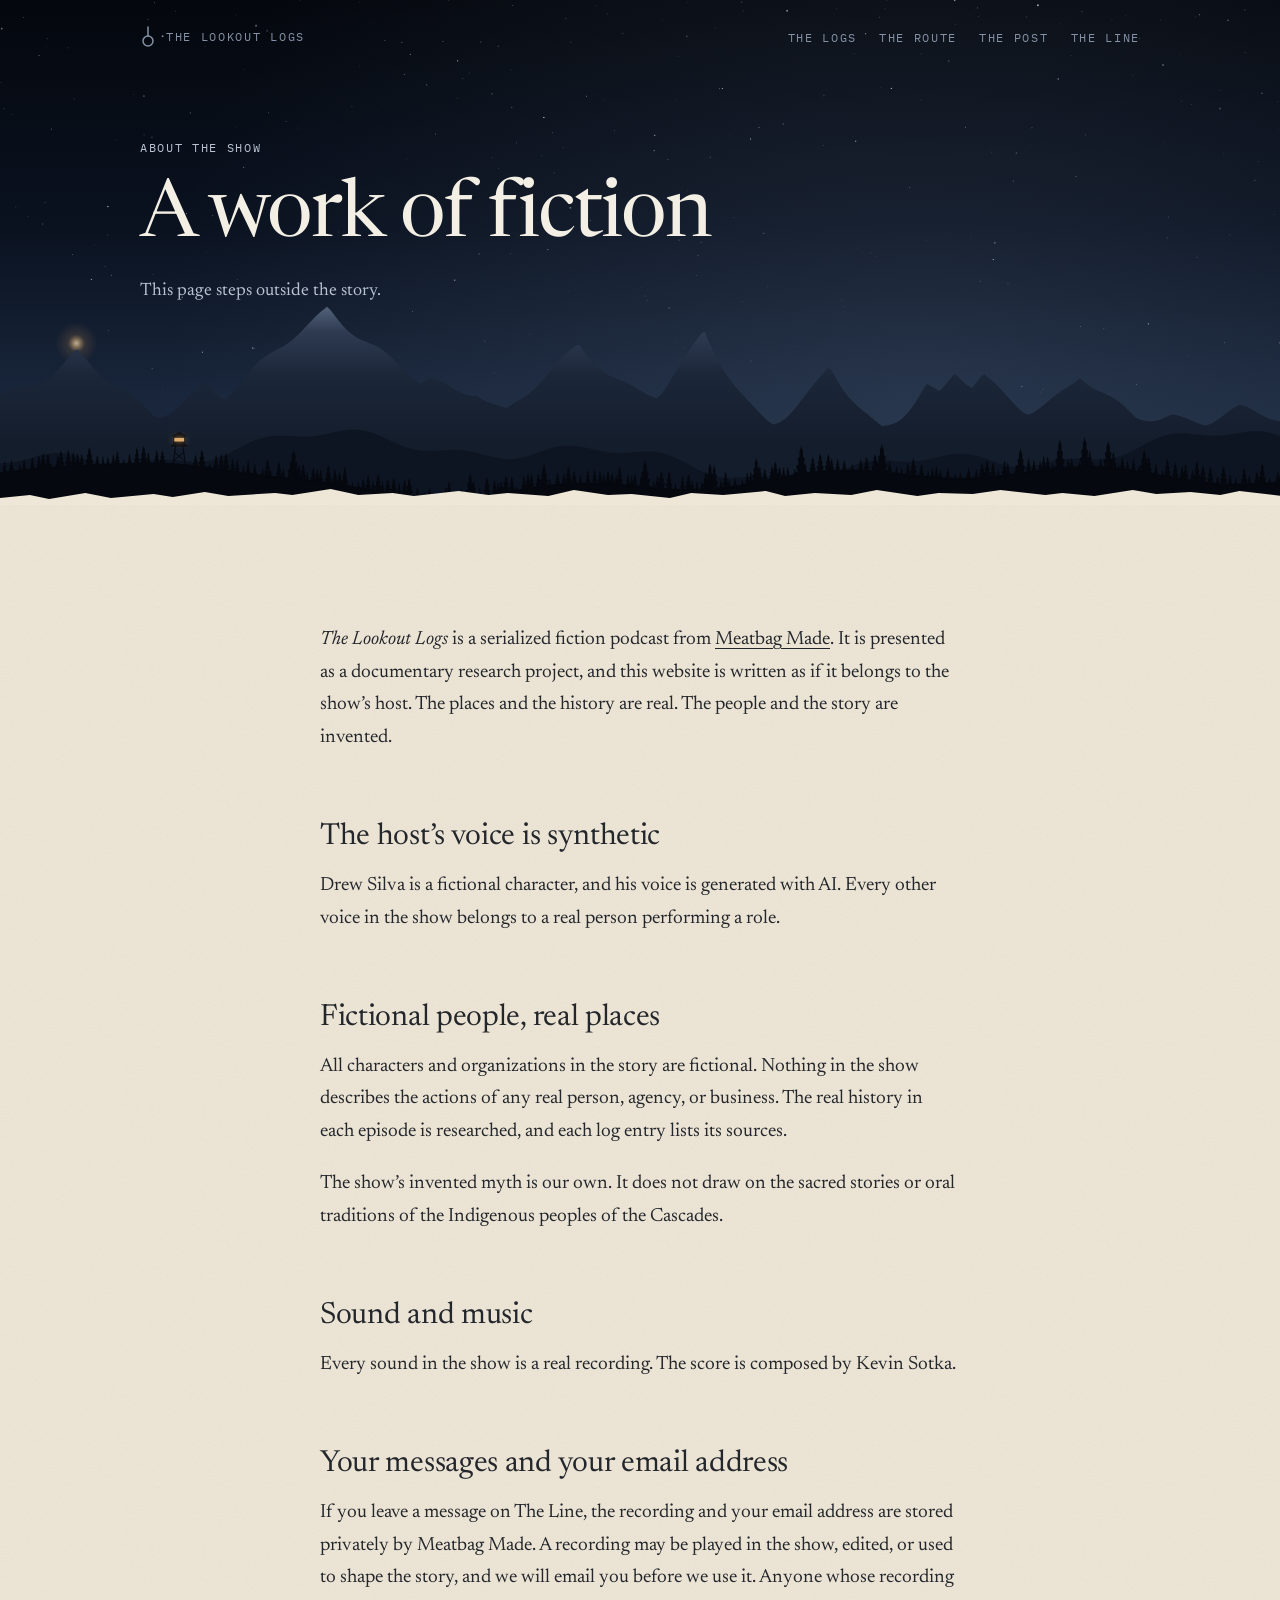
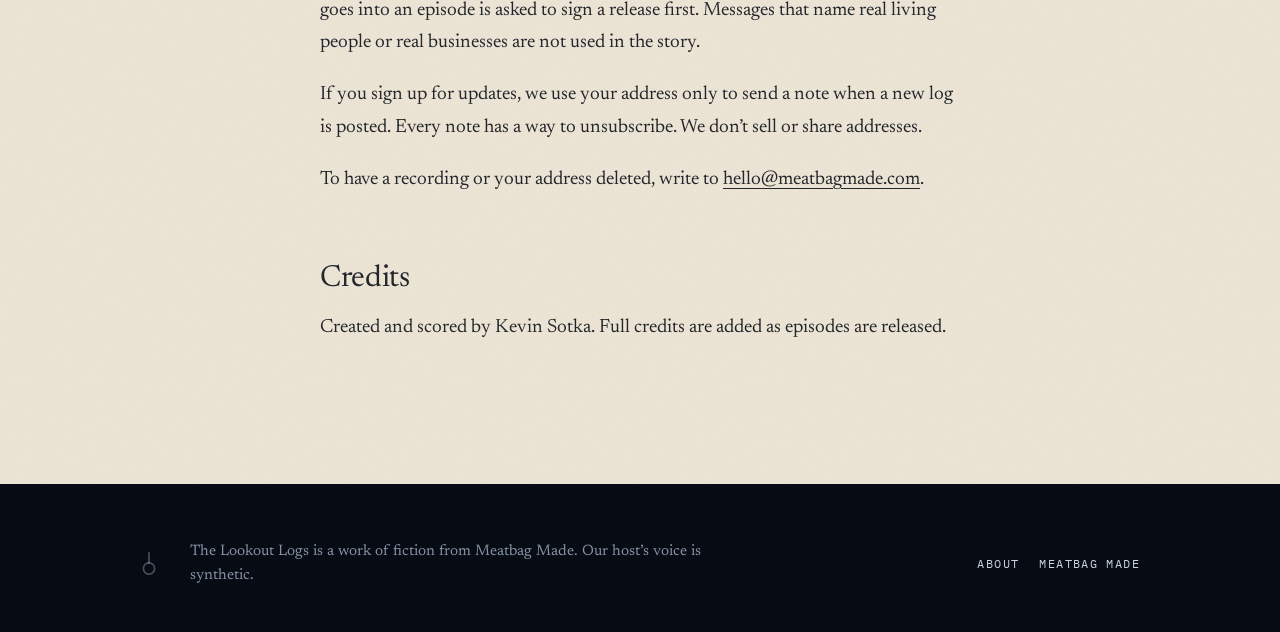
==== about.html @ f1f7db0e "Build website v1, lock host voice, and update season 1 canon Website (website/site/): static GitHub " ====
<!doctype html>
<html lang="en">
<head>
  <meta charset="utf-8">
  <meta name="viewport" content="width=device-width, initial-scale=1">
  <title>About the show &middot; The Lookout Logs</title>
  <meta name="description" content="The Lookout Logs is a serialized fiction podcast from Meatbag Made. The places and the history are real. The people and the story are invented.">
  <meta name="theme-color" content="#070b13">
  <link rel="icon" href="img/mark.svg" type="image/svg+xml">
  <link rel="preconnect" href="https://fonts.googleapis.com">
  <link rel="preconnect" href="https://fonts.gstatic.com" crossorigin>
  <link href="https://fonts.googleapis.com/css2?family=Caveat:wght@500&family=IBM+Plex+Mono:wght@400;500&family=Newsreader:ital,opsz,wght@0,6..72,300..600;1,6..72,300..500&display=swap" rel="stylesheet">
  <link rel="stylesheet" href="css/style.css">
</head>
<body>

<header class="sky sky--page" data-sky>
  <canvas class="sky__canvas" aria-hidden="true"></canvas>
  <nav class="topnav" aria-label="Main">
    <a class="brand" href="index.html"><svg viewBox="0 0 16 22" aria-hidden="true"><circle cx="8" cy="15" r="5" fill="none" stroke="currentColor" stroke-width="1.5"/><path d="M8 10V1" stroke="currentColor" stroke-width="1.5" stroke-linecap="round"/></svg>The Lookout Logs</a>
    <ul>
      <li><a href="logs.html">The Logs</a></li>
      <li><a href="index.html#route">The Route</a></li>
      <li><a href="post.html">The Post</a></li>
      <li><a href="line.html">The Line</a></li>
    </ul>
  </nav>
  <div class="page-head">
    <p class="label label--light">About the show</p>
    <h1>A work of fiction</h1>
    <p>This page steps outside the story.</p>
  </div>
</header>

<main class="section section--paper torn">
  <article class="wrap article">
    <p><em>The Lookout Logs</em> is a serialized fiction podcast from <a href="https://meatbagmade.com">Meatbag Made</a>. It is presented as a documentary research project, and this website is written as if it belongs to the show&rsquo;s host. The places and the history are real. The people and the story are invented.</p>

    <h2>The host&rsquo;s voice is synthetic</h2>
    <p>Drew Silva is a fictional character, and his voice is generated with AI. Every other voice in the show belongs to a real person performing a role.</p>

    <h2>Fictional people, real places</h2>
    <p>All characters and organizations in the story are fictional. Nothing in the show describes the actions of any real person, agency, or business. The real history in each episode is researched, and each log entry lists its sources.</p>
    <p>The show&rsquo;s invented myth is our own. It does not draw on the sacred stories or oral traditions of the Indigenous peoples of the Cascades.</p>

    <h2>Sound and music</h2>
    <p>Every sound in the show is a real recording. The score is composed by Kevin Sotka.</p>

    <h2 id="messages">Your messages and your email address</h2>
    <p>If you leave a message on The Line, the recording and your email address are stored privately by Meatbag Made. A recording may be played in the show, edited, or used to shape the story, and we will email you before we use it. Anyone whose recording goes into an episode is asked to sign a release first. Messages that name real living people or real businesses are not used in the story.</p>
    <p>If you sign up for updates, we use your address only to send a note when a new log is posted. Every note has a way to unsubscribe. We don&rsquo;t sell or share addresses.</p>
    <p>To have a recording or your address deleted, write to <a href="mailto:hello@meatbagmade.com">hello@meatbagmade.com</a>.</p>

    <h2>Credits</h2>
    <p>Created and scored by Kevin Sotka. Full credits are added as episodes are released.</p>
  </article>
</main>

<footer class="footer">
  <div class="wrap footer__inner">
    <svg class="footer__mark" viewBox="0 0 16 22" aria-hidden="true"><circle cx="8" cy="15" r="5" fill="none" stroke="currentColor" stroke-width="1.5"/><path d="M8 10V1" stroke="currentColor" stroke-width="1.5" stroke-linecap="round"/></svg>
    <p class="footer__label">The Lookout Logs is a work of fiction from Meatbag Made. Our host&rsquo;s voice is synthetic.</p>
    <nav aria-label="Footer"><a href="about.html" aria-current="page">About</a><a href="https://meatbagmade.com">Meatbag Made</a></nav>
  </div>
</footer>

<script src="js/config.js"></script>
<script src="js/site.js"></script>
</body>
</html>
---- css/style.css ----
/* lookoutlogs.com */

:root {
  --night: #070b13;
  --night-2: #0d1422;
  --night-3: #141d2e;
  --moon: #c9d3e2;
  --moon-dim: #8592a6;
  --amber: #f2b45e;
  --amber-soft: #ffd79c;
  --paper: #eee7d8;
  --paper-2: #e5dcc8;
  --paper-hi: #f7f2e7;
  --edge: #d3c6ab;
  --ink: #23262b;
  --ink-soft: #545a63;
  --rule: rgba(92, 130, 170, 0.22);
  --margin: rgba(196, 96, 82, 0.4);
  --serif: 'Newsreader', Georgia, 'Times New Roman', serif;
  --mono: 'IBM Plex Mono', ui-monospace, Menlo, monospace;
  --hand: 'Caveat', 'Bradley Hand', cursive;
  --wrap: 1080px;
  --gutter: clamp(16px, 4vw, 40px);
  --grain: url("data:image/svg+xml,%3Csvg xmlns='http://www.w3.org/2000/svg' width='220' height='220'%3E%3Cfilter id='n'%3E%3CfeTurbulence type='fractalNoise' baseFrequency='.85' numOctaves='3' stitchTiles='stitch'/%3E%3CfeColorMatrix values='0 0 0 0 .35 0 0 0 0 .3 0 0 0 0 .22 0 0 0 .09 0'/%3E%3C/filter%3E%3Crect width='100%25' height='100%25' filter='url(%23n)'/%3E%3C/svg%3E");
}

*, *::before, *::after { box-sizing: border-box; }
html { -webkit-text-size-adjust: 100%; scroll-behavior: smooth; }
@media (prefers-reduced-motion: reduce) { html { scroll-behavior: auto; } }

body {
  margin: 0;
  background: var(--paper) var(--grain);
  color: var(--ink);
  font-family: var(--serif);
  font-size: 1.125rem;
  line-height: 1.6;
  font-optical-sizing: auto;
  overflow-x: hidden;
}

img { max-width: 100%; height: auto; display: block; }
a { color: inherit; text-decoration-thickness: 1px; text-underline-offset: 0.2em; }
a:hover { text-decoration-color: var(--amber); }
:focus-visible { outline: 2px solid var(--amber); outline-offset: 3px; border-radius: 2px; }

h1, h2, h3 { font-weight: 400; line-height: 1.1; letter-spacing: -0.01em; margin: 0 0 0.5em; }
h2 { font-size: clamp(2rem, 4.5vw, 3rem); }
h3 { font-size: 1.5rem; }
p { margin: 0 0 1em; }

.wrap { max-width: var(--wrap); margin: 0 auto; padding: 0 var(--gutter); }
.narrow { max-width: 720px; }

.label {
  font-family: var(--mono);
  font-size: 0.75rem;
  letter-spacing: 0.14em;
  text-transform: uppercase;
  color: var(--ink-soft);
  margin: 0 0 1rem;
}
.label--light { color: var(--moon-dim); }

.hand { font-family: var(--hand); font-weight: 500; }

.visually-hidden, .hp {
  position: absolute !important; width: 1px; height: 1px; overflow: hidden;
  clip: rect(0 0 0 0); white-space: nowrap;
}

/* ------------------------------------------------------------ sky header */

.sky {
  position: relative;
  background: var(--night);
  color: var(--moon);
  overflow: hidden;
  isolation: isolate;
}
.sky__canvas { position: absolute; inset: 0; width: 100%; height: 100%; z-index: -1; display: block; }
.sky--full { min-height: 100vh; min-height: 100svh; }
.sky--page { min-height: 440px; height: 56vh; max-height: 620px; }

.topnav {
  display: flex; flex-wrap: wrap; align-items: center; justify-content: space-between;
  gap: 12px 28px;
  max-width: var(--wrap); margin: 0 auto;
  padding: 22px var(--gutter);
  font-family: var(--mono); font-size: 0.75rem; letter-spacing: 0.14em; text-transform: uppercase;
}
.brand { display: inline-flex; align-items: center; gap: 10px; color: var(--moon); text-decoration: none; }
.brand svg { width: 16px; height: 22px; }
.topnav ul { list-style: none; margin: 0; padding: 0; display: flex; flex-wrap: wrap; gap: 6px 22px; }
.topnav a { color: var(--moon-dim); text-decoration: none; padding: 4px 0; border-bottom: 1px solid transparent; }
.topnav a:hover, .topnav a[aria-current="page"] { color: var(--amber-soft); border-bottom-color: currentColor; }

.hero {
  max-width: var(--wrap); margin: 0 auto;
  padding: clamp(24px, 8vh, 110px) var(--gutter) 0;
}
.hero__title {
  font-size: clamp(3.2rem, 11vw, 8.5rem);
  line-height: 0.92;
  letter-spacing: -0.03em;
  color: #f4efe4;
  margin: 0 0 0.3em;
  text-shadow: 0 0 40px rgba(255, 210, 150, 0.08);
}
.hero__title em { font-style: italic; color: var(--amber-soft); font-weight: 300; }
.hero__lede { max-width: 34ch; font-size: clamp(1.1rem, 2.2vw, 1.35rem); line-height: 1.5; color: #c4cddb; margin-bottom: 1.8rem; }
.hero__actions { display: flex; flex-wrap: wrap; align-items: center; gap: 14px 26px; }

.page-head { max-width: var(--wrap); margin: 0 auto; padding: clamp(28px, 7vh, 72px) var(--gutter) 0; }
.page-head h1 { font-size: clamp(2.6rem, 7vw, 5rem); color: #f4efe4; letter-spacing: -0.025em; margin: 0 0 0.2em; }
.page-head p { color: #b9c3d2; max-width: 46ch; }

.btn {
  display: inline-flex; align-items: center; gap: 10px;
  font-family: var(--mono); font-size: 0.78rem; letter-spacing: 0.12em; text-transform: uppercase;
  padding: 14px 20px; border: 1px solid currentColor; border-radius: 2px;
  background: transparent; color: var(--ink); text-decoration: none; cursor: pointer;
  transition: background 0.2s, color 0.2s, border-color 0.2s;
}
.btn:hover { background: var(--ink); color: var(--paper); }
.btn--light { color: var(--amber-soft); border-color: rgba(255, 215, 156, 0.55); }
.btn--light:hover { background: var(--amber); color: var(--night); border-color: var(--amber); }
.btn:disabled { opacity: 0.45; cursor: not-allowed; }
.btn:disabled:hover { background: transparent; color: inherit; }
.btn-dot { width: 7px; height: 7px; border-radius: 50%; background: currentColor; box-shadow: 0 0 10px currentColor; }
.textlink-light { color: var(--moon); font-family: var(--mono); font-size: 0.78rem; letter-spacing: 0.12em; text-transform: uppercase; }

/* Torn paper where the night meets the page. */
.torn { position: relative; }
.torn::before {
  content: ""; position: absolute; left: 0; right: 0; top: -15px; height: 16px;
  background: var(--paper);
  -webkit-mask: url("data:image/svg+xml,%3Csvg xmlns='http://www.w3.org/2000/svg' viewBox='0 0 600 16' preserveAspectRatio='none'%3E%3Cpath d='M0 16V9l14-3 9 4 17-6 12 5 20-4 9 3 15-5 11 4 22-3 8 2 18-6 13 6 16-2 10 3 21-5 14 4 9-2 19 3 12-6 16 5 11-1 18 4 10-5 15 2 20-4 9 5 14-3 17 2 12-5 19 6 10-3 16 1 13-4 21 5 8-2 15 3 18-6 11 4 16-2 14 3 9-4 20 5 12-3 17 1 V16Z'/%3E%3C/svg%3E") center / 100% 100% no-repeat;
          mask: url("data:image/svg+xml,%3Csvg xmlns='http://www.w3.org/2000/svg' viewBox='0 0 600 16' preserveAspectRatio='none'%3E%3Cpath d='M0 16V9l14-3 9 4 17-6 12 5 20-4 9 3 15-5 11 4 22-3 8 2 18-6 13 6 16-2 10 3 21-5 14 4 9-2 19 3 12-6 16 5 11-1 18 4 10-5 15 2 20-4 9 5 14-3 17 2 12-5 19 6 10-3 16 1 13-4 21 5 8-2 15 3 18-6 11 4 16-2 14 3 9-4 20 5 12-3 17 1 V16Z'/%3E%3C/svg%3E") center / 100% 100% no-repeat;
}

.section { padding: clamp(64px, 10vw, 120px) 0; }
.section--tight { padding-top: clamp(40px, 6vw, 72px); }
.section--paper { background: var(--paper) var(--grain); }
.section--paper2 { background: var(--paper-2) var(--grain); }

/* ------------------------------------------------------------ welcome player */

.welcome { display: grid; gap: 40px; }
.welcome__head { max-width: 640px; margin-bottom: 28px; }
@media (min-width: 980px) {
  .welcome { grid-template-columns: minmax(0, 0.9fr) minmax(0, 1.1fr); gap: 56px; align-items: start; }
  .welcome__side { position: sticky; top: 40px; }
}

.player {
  display: grid; grid-template-columns: auto 1fr; gap: 22px; align-items: center;
  background: linear-gradient(180deg, #161d2a, #0e141f);
  color: var(--moon);
  border-radius: 6px;
  padding: 22px 24px;
  box-shadow: 0 1px 0 rgba(255,255,255,0.06) inset, 0 24px 50px -24px rgba(10, 16, 28, 0.6);
  max-width: 760px;
}
.player__btn {
  width: 64px; height: 64px; border-radius: 50%;
  border: 1px solid rgba(255, 215, 156, 0.6);
  background: radial-gradient(circle at 50% 40%, rgba(242, 180, 94, 0.22), rgba(242, 180, 94, 0.04));
  color: var(--amber-soft); cursor: pointer; display: grid; place-items: center;
  transition: transform 0.15s, background 0.2s;
}
.player__btn:hover { transform: scale(1.04); background: radial-gradient(circle at 50% 40%, rgba(242, 180, 94, 0.4), rgba(242, 180, 94, 0.08)); }
.player__btn svg { width: 22px; height: 22px; }
.player__btn .i-pause, .player.is-playing .player__btn .i-play { display: none; }
.player.is-playing .player__btn .i-pause { display: block; }
.player__btn:disabled { opacity: 0.35; cursor: default; transform: none; }
.player__meta { display: flex; justify-content: space-between; gap: 12px; font-family: var(--mono); font-size: 0.72rem; letter-spacing: 0.12em; text-transform: uppercase; color: var(--moon-dim); margin-bottom: 10px; }
.player__bars { display: flex; align-items: center; gap: 2px; height: 46px; cursor: pointer; }
.player__bars span { flex: 1; min-width: 1px; background: rgba(201, 211, 226, 0.28); border-radius: 1px; transition: background 0.2s; }
.player__bars span.on { background: var(--amber); box-shadow: 0 0 6px rgba(242, 180, 94, 0.5); }
.player__status { grid-column: 1 / -1; margin: 0; font-size: 0.95rem; color: var(--moon-dim); font-style: italic; }
.player__status:empty { display: none; }
.player.is-missing .player__bars { cursor: default; opacity: 0.6; }

.sheet {
  position: relative;
  background: var(--paper-hi);
  border: 1px solid var(--edge);
  padding: clamp(24px, 5vw, 52px);
  box-shadow: 0 1px 0 #fff inset, 0 18px 40px -26px rgba(60, 45, 20, 0.45);
  max-width: 760px;
}
.sheet .label { margin-bottom: 1.4rem; }
.transcript p { font-size: 1.1rem; }
.transcript p:last-child { margin-bottom: 0; }

/* ------------------------------------------------------------ note from Drew */

.notebook {
  position: relative;
  max-width: 760px;
  margin: 0 auto;
  background-color: #f6f1e4;
  background-image:
    linear-gradient(90deg, transparent 0, transparent calc(3.2rem - 1px), var(--margin) calc(3.2rem - 1px), var(--margin) 3.2rem, transparent 3.2rem),
    repeating-linear-gradient(180deg, transparent 0, transparent calc(2rem - 1px), var(--rule) calc(2rem - 1px), var(--rule) 2rem);
  background-position: 0 0, 0 1.55rem;
  padding: 3.5rem clamp(20px, 5vw, 56px) 3rem 4.4rem;
  box-shadow: 0 30px 50px -30px rgba(60, 45, 20, 0.5), 0 0 0 1px var(--edge);
  transform: rotate(-0.4deg);
}
.notebook::before, .notebook::after {
  content: ""; position: absolute; top: -14px; width: 110px; height: 30px;
  background: rgba(236, 226, 196, 0.75);
  box-shadow: 0 1px 2px rgba(0,0,0,0.08);
}
.notebook::before { left: 14%; transform: rotate(-4deg); }
.notebook::after { right: 12%; transform: rotate(5deg); }
.notebook h2 { font-size: clamp(1.8rem, 4vw, 2.4rem); line-height: 2rem; margin-bottom: 2rem; }
.notebook p { line-height: 2rem; margin-bottom: 2rem; font-size: 1.14rem; }
.notebook .sig { font-family: var(--hand); font-size: 2.3rem; line-height: 2rem; color: #3b4250; margin: 0; transform: rotate(-3deg); transform-origin: left; }

/* ------------------------------------------------------------ the mark */

.mark-feature { display: grid; gap: clamp(32px, 6vw, 72px); align-items: center; grid-template-columns: 1fr; }
@media (min-width: 860px) { .mark-feature { grid-template-columns: 1.15fr 0.85fr; } }
.scan {
  position: relative; margin: 0;
  background: #fff; padding: 10px 10px 0;
  box-shadow: 0 30px 50px -28px rgba(40, 30, 10, 0.55), 0 0 0 1px rgba(0,0,0,0.05);
  transform: rotate(-1.6deg);
}
.scan::before {
  content: ""; position: absolute; top: -16px; left: 50%; width: 120px; height: 32px; margin-left: -60px;
  background: rgba(232, 222, 190, 0.8); transform: rotate(2deg); box-shadow: 0 1px 2px rgba(0,0,0,0.1);
}
.scan figcaption { font-family: var(--mono); font-size: 0.7rem; letter-spacing: 0.12em; text-transform: uppercase; color: var(--ink-soft); padding: 12px 4px 14px; }
.annot {
  font-family: var(--hand); font-size: clamp(1.6rem, 3vw, 2.1rem); line-height: 1.1;
  color: #5a4f43; transform: rotate(-2deg); margin: 0 0 1.2rem;
}
.annot svg { display: inline-block; width: 60px; height: 34px; vertical-align: middle; margin-left: 6px; }
.quote-desc { font-size: 1.35rem; line-height: 1.45; font-style: italic; }

/* ------------------------------------------------------------ the route */

.route { background: radial-gradient(ellipse at 30% 20%, #142036, var(--night) 70%); color: var(--moon); }
.route h2 { color: #f1ece2; }
.route__intro { max-width: 52ch; color: #aab5c6; }
.route__grid { display: grid; gap: 40px; grid-template-columns: 1fr; margin-top: 40px; align-items: start; }
@media (min-width: 860px) { .route__grid { grid-template-columns: minmax(0, 1.1fr) minmax(0, 0.9fr); } }
.route__map { position: relative; max-width: 470px; margin: 0 auto; width: 100%; }
.route__map svg { width: 100%; height: auto; overflow: visible; }
.route__topo polyline { fill: none; stroke: rgba(150, 170, 200, 0.14); stroke-width: 0.8; }
.route__river { fill: none; stroke: rgba(120, 160, 210, 0.45); stroke-width: 1.4; stroke-linejoin: round; }
.route__region { font-family: var(--serif); font-style: italic; font-size: 12px; fill: rgba(150, 180, 220, 0.6); }
.route__state { font-family: var(--mono); font-size: 10px; letter-spacing: 0.3em; fill: rgba(150, 165, 190, 0.35); }
.route__north circle { fill: none; stroke: rgba(201, 211, 226, 0.3); }
.route__north path { fill: rgba(201, 211, 226, 0.6); }
.route__north text { font-family: var(--mono); font-size: 11px; fill: rgba(201, 211, 226, 0.6); }
.route__line { fill: none; stroke: rgba(201, 211, 226, 0.35); stroke-width: 1.2; stroke-dasharray: 3 6; }
.route__line--lit { stroke: var(--amber); stroke-dasharray: none; stroke-width: 1.6; }
.route__stop text { font-family: var(--serif); font-size: 15px; fill: rgba(201, 211, 226, 0.55); transition: fill 0.2s; }
.route__dot { fill: var(--night); stroke: rgba(201, 211, 226, 0.5); stroke-width: 1.3; transition: all 0.2s; }
.route__halo { fill: rgba(242, 180, 94, 0); transition: fill 0.3s; }
.route__stop.is-hover .route__dot { stroke: var(--amber-soft); }
.route__stop.is-hover text { fill: #f1ece2; }
.route__stop.is-lit .route__dot { fill: var(--amber-soft); stroke: var(--amber); }
.route__stop.is-lit .route__halo { fill: rgba(242, 180, 94, 0.22); }
.route__stop.is-lit text { fill: #f1ece2; }

.route__list { list-style: none; margin: 0; padding: 0; border-top: 1px solid rgba(201, 211, 226, 0.15); }
@media (min-width: 860px) { .route__list { position: sticky; top: 40px; } }
.route__list li > * {
  display: grid; grid-template-columns: 2.4rem 1fr auto; gap: 12px; align-items: baseline;
  padding: 13px 4px; border-bottom: 1px solid rgba(201, 211, 226, 0.12); text-decoration: none; color: inherit;
}
.route__num { font-family: var(--mono); font-size: 0.75rem; color: var(--moon-dim); }
.route__name { font-size: 1.15rem; color: rgba(201, 211, 226, 0.7); }
.route__state-tag { font-family: var(--mono); font-size: 0.68rem; letter-spacing: 0.12em; text-transform: uppercase; color: rgba(133, 146, 166, 0.8); }
.route__list li.is-lit .route__name { color: #f4efe4; }
.route__list li.is-lit .route__state-tag, .route__list li.is-lit .route__num { color: var(--amber); }
.route__list li:hover .route__name { color: #f4efe4; }

/* ------------------------------------------------------------ cards */

.cards { display: grid; gap: 22px; grid-template-columns: 1fr; }
@media (min-width: 860px) { .cards { grid-template-columns: repeat(3, 1fr); } }
.card {
  background: var(--paper-hi); border: 1px solid var(--edge);
  padding: 28px 26px; display: flex; flex-direction: column;
  box-shadow: 0 14px 30px -24px rgba(60, 45, 20, 0.45);
}
.card h3 { margin-bottom: 0.6rem; }
.card p { font-size: 1.02rem; color: #3b3f46; }
.card .label { margin-bottom: 1.1rem; }
.card--dark { background: var(--night-2); color: var(--moon); border-color: var(--night-3); }
.card--dark p { color: #a9b4c4; }
.card--dark .label { color: var(--moon-dim); }

.listen { list-style: none; margin: auto 0 0; padding: 0; display: grid; gap: 8px; }
.listen a { display: flex; justify-content: space-between; padding: 10px 0; border-bottom: 1px solid rgba(201, 211, 226, 0.16); text-decoration: none; font-family: var(--mono); font-size: 0.8rem; letter-spacing: 0.08em; text-transform: uppercase; }
.listen a.is-off { color: rgba(133, 146, 166, 0.7); pointer-events: none; }
.listen-note { font-style: italic; }
[data-listen-block].is-live .listen-note { display: none; }

.empty-log { border: 1px dashed #b7a98d; padding: 18px; margin-top: auto; font-family: var(--mono); font-size: 0.78rem; letter-spacing: 0.06em; color: var(--ink-soft); }

/* ------------------------------------------------------------ forms */

.follow { margin-top: auto; }
.field-row { display: flex; gap: 8px; flex-wrap: wrap; }
.input {
  flex: 1 1 200px; min-width: 0;
  font: inherit; font-size: 1rem;
  padding: 12px 14px; border: 1px solid #b7a98d; border-radius: 2px;
  background: #fffdf8; color: var(--ink);
}
.input:focus { outline: 2px solid var(--amber); outline-offset: 0; border-color: transparent; }
.follow__msg { min-height: 1.4em; margin: 10px 0 0; font-size: 0.95rem; font-style: italic; color: var(--ink-soft); }
.follow.is-done .field-row { display: none; }

/* ------------------------------------------------------------ article (The Post, About) */

.article { max-width: 720px; margin: 0 auto; }
.byline { font-family: var(--mono); font-size: 0.75rem; letter-spacing: 0.12em; text-transform: uppercase; color: var(--ink-soft); display: flex; flex-wrap: wrap; gap: 6px 18px; margin-bottom: 2.4rem; }
.article p, .article li { font-size: 1.2rem; line-height: 1.7; }
.article h2 { font-size: 1.9rem; margin-top: 2.2em; }
.article ol { padding-left: 1.3em; margin: 0 0 1.4em; }
.article ol li { margin-bottom: 0.9em; padding-left: 0.3em; }
.article ol li::marker { font-family: var(--mono); font-size: 0.9rem; color: var(--ink-soft); }
.article figure.scan { margin: 3rem auto 3.4rem; max-width: 640px; }
.article .sig { font-family: var(--hand); font-size: 2.4rem; line-height: 1; margin-top: 1.2rem; color: #3b4250; }
.pull-cta { display: flex; flex-wrap: wrap; gap: 14px 24px; align-items: center; margin: 2.4rem 0; padding: 22px 24px; background: var(--night-2); color: var(--moon); border-radius: 4px; }
.pull-cta p { margin: 0; flex: 1 1 260px; font-size: 1.05rem; color: #b9c3d2; }

/* ------------------------------------------------------------ ledger (The Logs) */

.ledger { list-style: none; margin: 0; padding: 0; border-top: 2px solid var(--ink); }
.ledger li > * {
  display: grid; grid-template-columns: 3rem 1fr auto; gap: 16px; align-items: baseline;
  padding: 18px 6px; border-bottom: 1px solid #cdbf9f; text-decoration: none; color: inherit;
}
.ledger__num { font-family: var(--mono); font-size: 0.85rem; color: var(--ink-soft); }
.ledger__place { font-size: 1.35rem; color: #8a8478; }
.ledger__state { font-family: var(--mono); font-size: 0.7rem; letter-spacing: 0.12em; text-transform: uppercase; color: #9a907d; }
.ledger li.is-lit .ledger__place { color: var(--ink); }
.ledger li.is-lit .ledger__state { color: #a2621c; }
.ledger li.is-lit a:hover { background: rgba(242, 180, 94, 0.12); }

/* ------------------------------------------------------------ The Line */

.line-grid { display: grid; gap: 40px; grid-template-columns: 1fr; align-items: start; }
@media (min-width: 900px) { .line-grid { grid-template-columns: 0.9fr 1.1fr; } }
.step { margin-bottom: 28px; }
.step[hidden] { display: none; }
.step__num { font-family: var(--mono); font-size: 0.72rem; letter-spacing: 0.14em; text-transform: uppercase; color: var(--ink-soft); margin-bottom: 10px; display: block; }

.consent {
  background: #fff; border: 1px solid #cfc3a8; border-left: 4px solid var(--ink);
  padding: 22px 24px; font-family: system-ui, -apple-system, 'Segoe UI', sans-serif; font-size: 0.98rem; line-height: 1.55; color: #24272b;
}
.consent h3 { font-family: system-ui, -apple-system, 'Segoe UI', sans-serif; font-size: 1rem; font-weight: 600; letter-spacing: 0; margin-bottom: 0.6rem; }
.consent ul { margin: 0 0 1rem; padding-left: 1.2em; }
.consent li { margin-bottom: 0.4em; }
.check { display: flex; gap: 10px; align-items: flex-start; margin: 10px 0; cursor: pointer; }
.check input { width: 18px; height: 18px; margin: 3px 0 0; accent-color: var(--ink); flex: none; }

.recorder {
  background: linear-gradient(180deg, #161d2a, #0b111b); color: var(--moon);
  border-radius: 8px; padding: 22px; box-shadow: 0 30px 60px -30px rgba(8, 12, 22, 0.7);
}
.recorder__screen { position: relative; background: #05080e; border-radius: 4px; border: 1px solid #1f2a3c; overflow: hidden; }
.recorder__screen canvas { display: block; width: 100%; height: 120px; }
.recorder__time { position: absolute; top: 10px; right: 12px; font-family: var(--mono); font-size: 0.8rem; color: var(--moon-dim); letter-spacing: 0.08em; }
.recorder__rec { position: absolute; top: 10px; left: 12px; font-family: var(--mono); font-size: 0.7rem; letter-spacing: 0.16em; color: #ff8a73; display: none; align-items: center; gap: 6px; }
.recorder__rec::before { content: ""; width: 8px; height: 8px; border-radius: 50%; background: #ff5a3c; box-shadow: 0 0 10px #ff5a3c; animation: blink 1.2s infinite; }
.recorder.is-recording .recorder__rec { display: flex; }
@keyframes blink { 50% { opacity: 0.25; } }
@media (prefers-reduced-motion: reduce) { .recorder__rec::before { animation: none; } }
.recorder__controls { display: flex; flex-wrap: wrap; gap: 12px; align-items: center; margin-top: 18px; }
.rec-btn {
  width: 74px; height: 74px; border-radius: 50%; border: 2px solid rgba(255, 255, 255, 0.25);
  background: #2a1714; display: grid; place-items: center; cursor: pointer; flex: none;
  transition: transform 0.15s, border-color 0.2s;
}
.rec-btn span { width: 30px; height: 30px; border-radius: 50%; background: #ff5a3c; box-shadow: 0 0 18px rgba(255, 90, 60, 0.55); transition: all 0.2s; }
.recorder.is-recording .rec-btn span { border-radius: 4px; width: 24px; height: 24px; }
.rec-btn:hover:not(:disabled) { transform: scale(1.05); border-color: rgba(255, 255, 255, 0.5); }
.rec-btn:disabled { opacity: 0.3; cursor: not-allowed; }
.recorder__hint { font-size: 0.95rem; color: #a9b4c4; font-style: italic; flex: 1 1 180px; margin: 0; }
.recorder audio { width: 100%; margin-top: 16px; }
.recorder .btn { color: var(--moon); }
.recorder .btn:hover:not(:disabled) { background: var(--moon); color: var(--night); }
.recorder .btn--send { color: var(--amber-soft); border-color: rgba(255, 215, 156, 0.6); }
.recorder .btn--send:hover:not(:disabled) { background: var(--amber); color: var(--night); }
.recorder__review[hidden] { display: none; }
.line-msg { min-height: 1.4em; margin: 14px 0 0; font-style: italic; color: #b9c3d2; }
.thanks { background: var(--night-2); color: var(--moon); padding: 32px; border-radius: 6px; }
.thanks h3 { color: #f4efe4; }
.thanks p { color: #b9c3d2; }

/* ------------------------------------------------------------ footer */

.footer { background: var(--night); color: var(--moon-dim); padding: 56px 0 44px; font-size: 0.95rem; }
.footer__inner { display: grid; gap: 22px; grid-template-columns: 1fr; }
@media (min-width: 760px) { .footer__inner { grid-template-columns: auto 1fr auto; align-items: center; gap: 32px; } }
.footer__mark { width: 18px; height: 26px; color: rgba(201, 211, 226, 0.35); }
.footer__label { margin: 0; max-width: 60ch; }
.footer nav { display: flex; gap: 20px; font-family: var(--mono); font-size: 0.72rem; letter-spacing: 0.12em; text-transform: uppercase; }
.footer a { color: var(--moon); text-decoration: none; }
.footer a:hover { color: var(--amber-soft); }

@media (max-width: 560px) {
  body { font-size: 1.06rem; }
  .topnav { padding-top: 16px; }
  .topnav ul { gap: 4px 16px; }
  .player { grid-template-columns: 1fr; padding: 20px; }
  .player__btn { width: 56px; height: 56px; }
  .notebook { padding-left: 3.6rem; transform: none; background-image:
    linear-gradient(90deg, transparent 0, transparent calc(2.6rem - 1px), var(--margin) calc(2.6rem - 1px), var(--margin) 2.6rem, transparent 2.6rem),
    repeating-linear-gradient(180deg, transparent 0, transparent calc(2rem - 1px), var(--rule) calc(2rem - 1px), var(--rule) 2rem); }
  .notebook p { font-size: 1.06rem; }
  .route__list li > *, .ledger li > * { grid-template-columns: 2rem 1fr; }
  .route__state-tag, .ledger__state { grid-column: 2; }
}
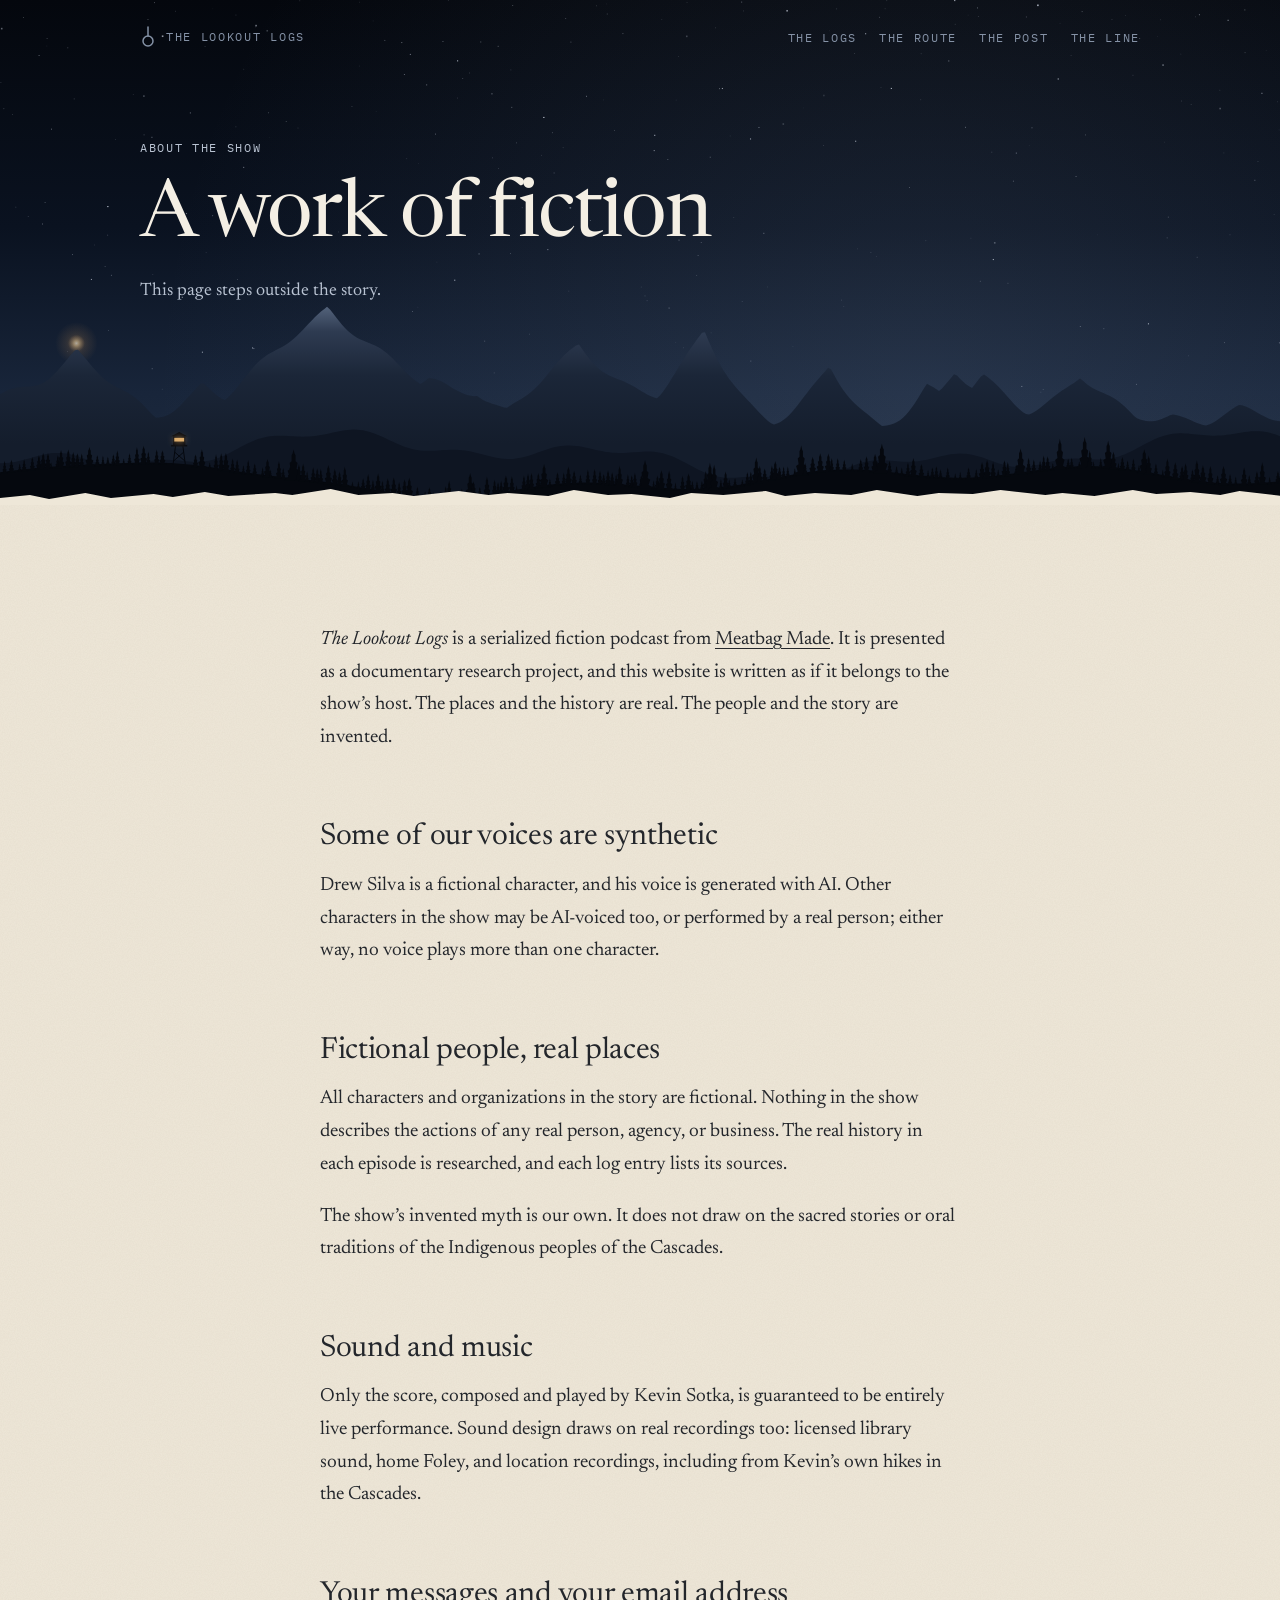
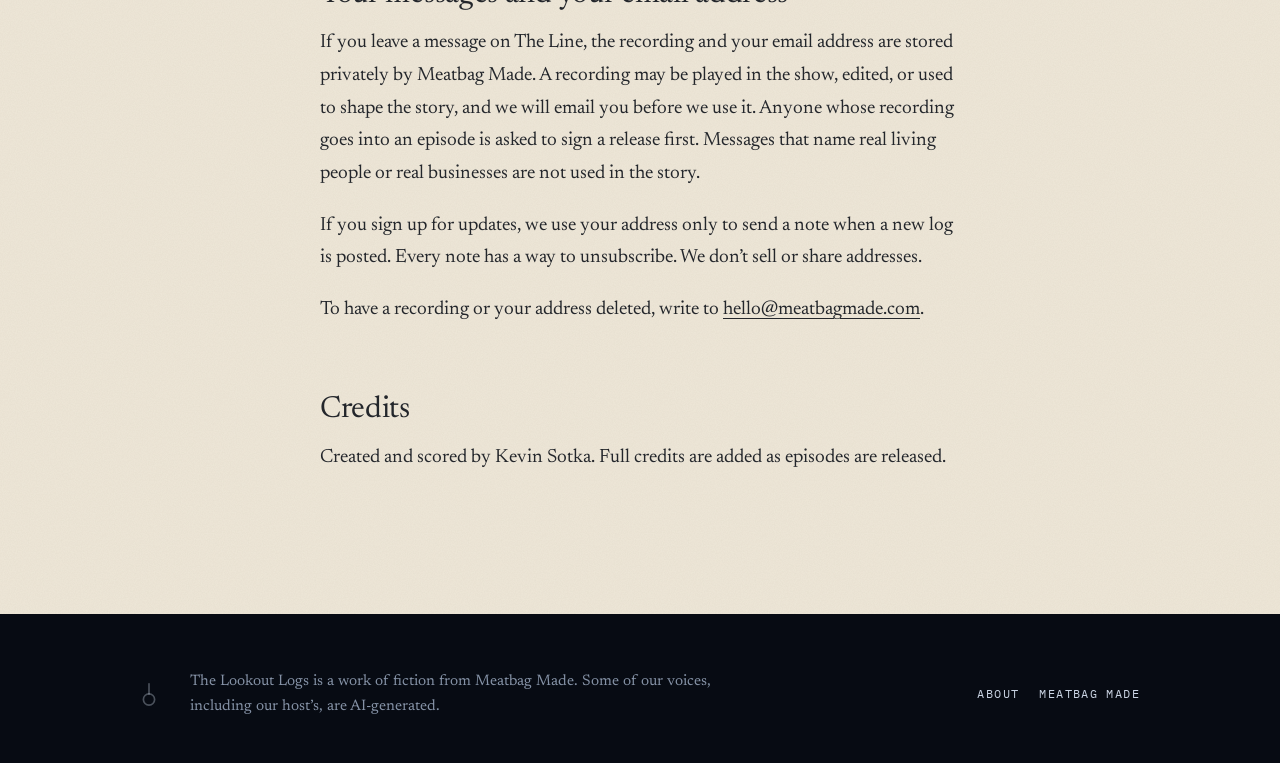
==== commit 5808fad3: "Open casting to AI voices beyond the host; cast the father and Carrie Casting is now decided per cha" ====
--- a/about.html
+++ b/about.html
@@ -36,15 +36,15 @@
   <article class="wrap article">
     <p><em>The Lookout Logs</em> is a serialized fiction podcast from <a href="https://meatbagmade.com">Meatbag Made</a>. It is presented as a documentary research project, and this website is written as if it belongs to the show&rsquo;s host. The places and the history are real. The people and the story are invented.</p>
 
-    <h2>The host&rsquo;s voice is synthetic</h2>
-    <p>Drew Silva is a fictional character, and his voice is generated with AI. Every other voice in the show belongs to a real person performing a role.</p>
+    <h2>Some of our voices are synthetic</h2>
+    <p>Drew Silva is a fictional character, and his voice is generated with AI. Other characters in the show may be AI-voiced too, or performed by a real person; either way, no voice plays more than one character.</p>
 
     <h2>Fictional people, real places</h2>
     <p>All characters and organizations in the story are fictional. Nothing in the show describes the actions of any real person, agency, or business. The real history in each episode is researched, and each log entry lists its sources.</p>
     <p>The show&rsquo;s invented myth is our own. It does not draw on the sacred stories or oral traditions of the Indigenous peoples of the Cascades.</p>
 
     <h2>Sound and music</h2>
-    <p>Every sound in the show is a real recording. The score is composed by Kevin Sotka.</p>
+    <p>Only the score, composed and played by Kevin Sotka, is guaranteed to be entirely live performance. Sound design draws on real recordings too: licensed library sound, home Foley, and location recordings, including from Kevin&rsquo;s own hikes in the Cascades.</p>
 
     <h2 id="messages">Your messages and your email address</h2>
     <p>If you leave a message on The Line, the recording and your email address are stored privately by Meatbag Made. A recording may be played in the show, edited, or used to shape the story, and we will email you before we use it. Anyone whose recording goes into an episode is asked to sign a release first. Messages that name real living people or real businesses are not used in the story.</p>
@@ -59,7 +59,7 @@
 <footer class="footer">
   <div class="wrap footer__inner">
     <svg class="footer__mark" viewBox="0 0 16 22" aria-hidden="true"><circle cx="8" cy="15" r="5" fill="none" stroke="currentColor" stroke-width="1.5"/><path d="M8 10V1" stroke="currentColor" stroke-width="1.5" stroke-linecap="round"/></svg>
-    <p class="footer__label">The Lookout Logs is a work of fiction from Meatbag Made. Our host&rsquo;s voice is synthetic.</p>
+    <p class="footer__label">The Lookout Logs is a work of fiction from Meatbag Made. Some of our voices, including our host&rsquo;s, are AI-generated.</p>
     <nav aria-label="Footer"><a href="about.html" aria-current="page">About</a><a href="https://meatbagmade.com">Meatbag Made</a></nav>
   </div>
 </footer>
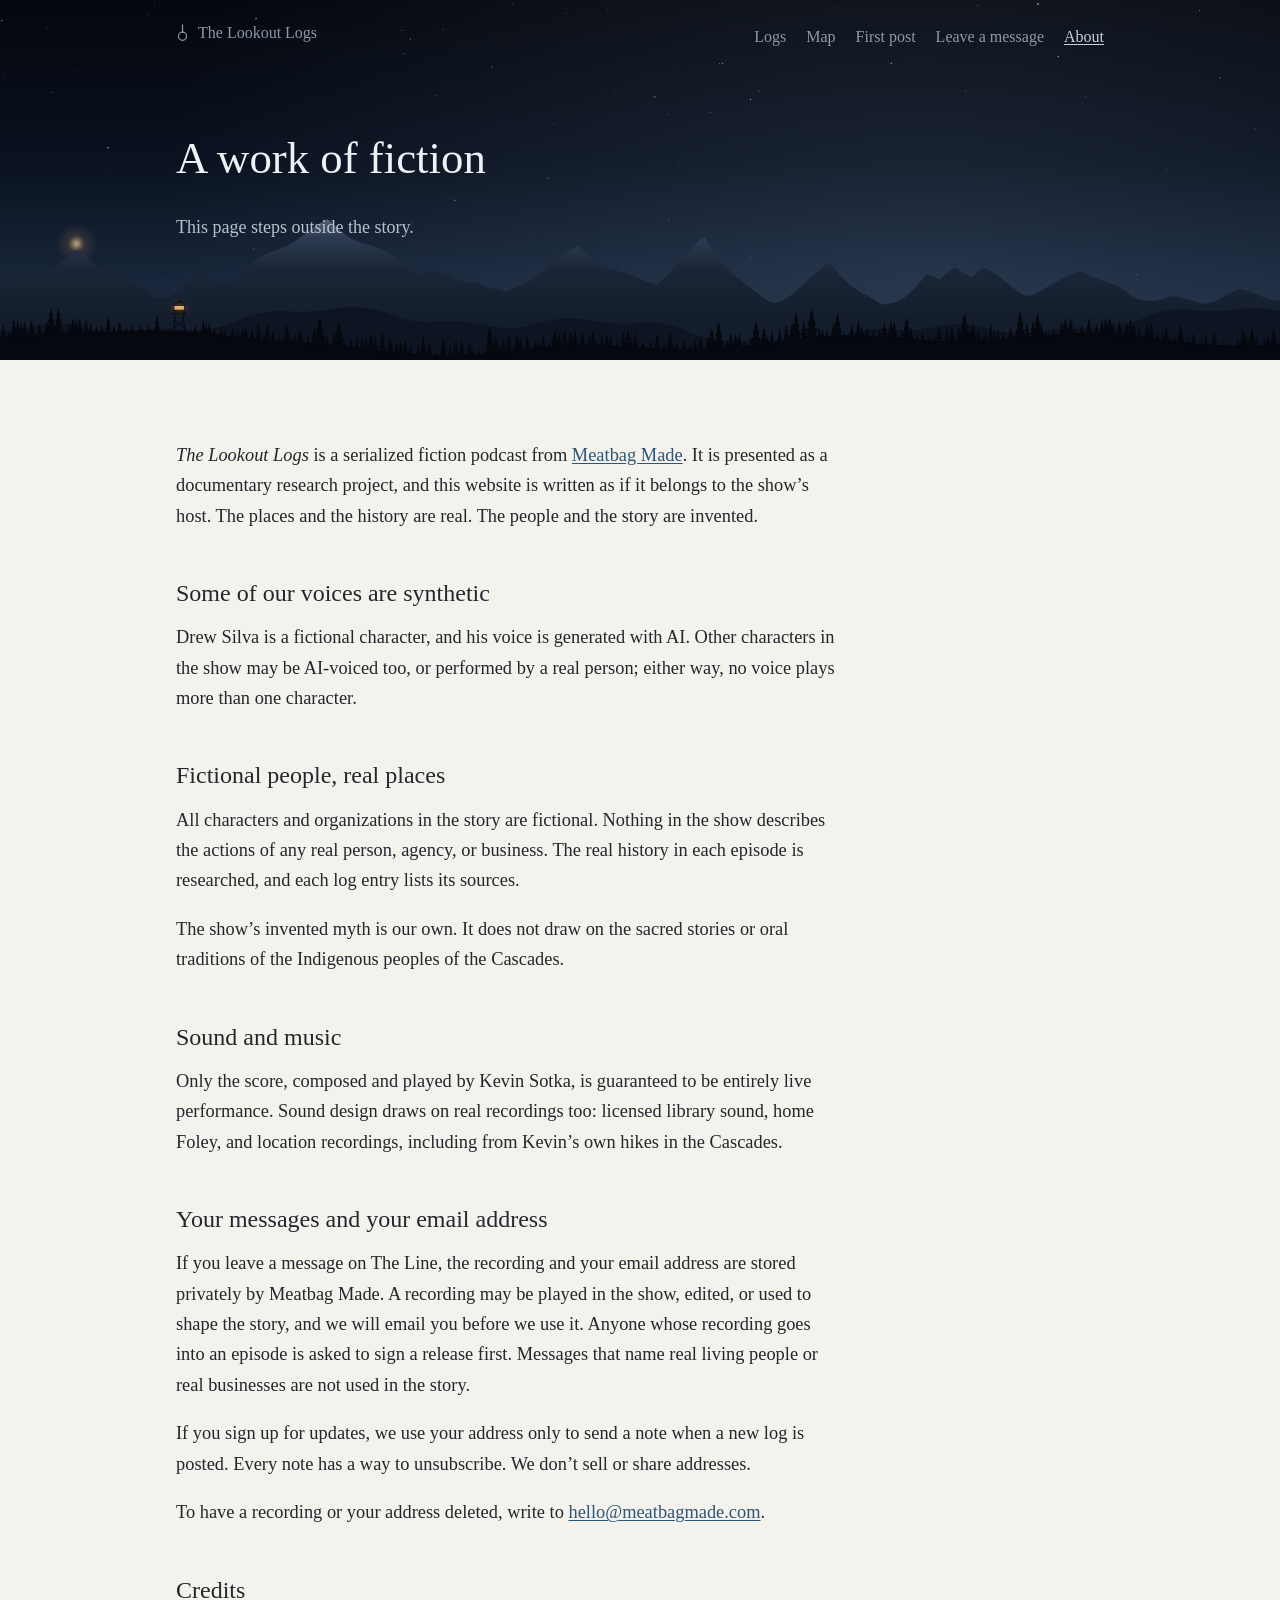
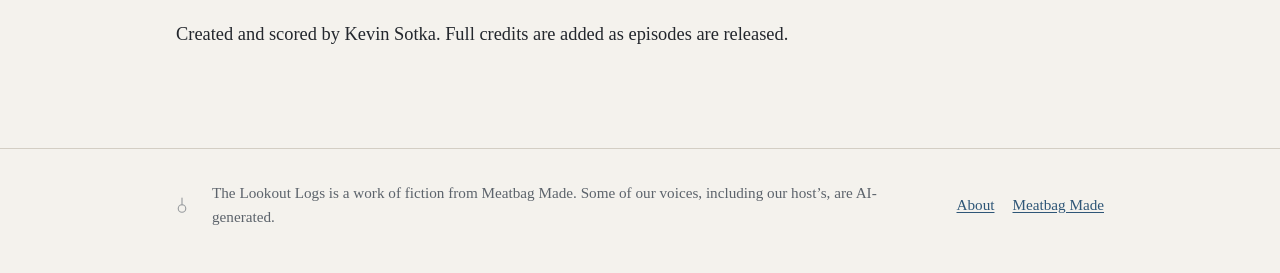
==== commit ba12ac2e: "Redesign the website so it reads as hand-built Drop the AI-template tells: the two-tone italic title" ====
--- a/about.html
+++ b/about.html
@@ -5,11 +5,8 @@
   <meta name="viewport" content="width=device-width, initial-scale=1">
   <title>About the show &middot; The Lookout Logs</title>
   <meta name="description" content="The Lookout Logs is a serialized fiction podcast from Meatbag Made. The places and the history are real. The people and the story are invented.">
-  <meta name="theme-color" content="#070b13">
+  <meta name="theme-color" content="#0a0f17">
   <link rel="icon" href="img/mark.svg" type="image/svg+xml">
-  <link rel="preconnect" href="https://fonts.googleapis.com">
-  <link rel="preconnect" href="https://fonts.gstatic.com" crossorigin>
-  <link href="https://fonts.googleapis.com/css2?family=Caveat:wght@500&family=IBM+Plex+Mono:wght@400;500&family=Newsreader:ital,opsz,wght@0,6..72,300..600;1,6..72,300..500&display=swap" rel="stylesheet">
   <link rel="stylesheet" href="css/style.css">
 </head>
 <body>
@@ -19,21 +16,21 @@
   <nav class="topnav" aria-label="Main">
     <a class="brand" href="index.html"><svg viewBox="0 0 16 22" aria-hidden="true"><circle cx="8" cy="15" r="5" fill="none" stroke="currentColor" stroke-width="1.5"/><path d="M8 10V1" stroke="currentColor" stroke-width="1.5" stroke-linecap="round"/></svg>The Lookout Logs</a>
     <ul>
-      <li><a href="logs.html">The Logs</a></li>
-      <li><a href="index.html#route">The Route</a></li>
-      <li><a href="post.html">The Post</a></li>
-      <li><a href="line.html">The Line</a></li>
+      <li><a href="logs.html">Logs</a></li>
+      <li><a href="index.html#route">Map</a></li>
+      <li><a href="post.html">First post</a></li>
+      <li><a href="line.html">Leave a message</a></li>
+      <li><a href="about.html" aria-current="page">About</a></li>
     </ul>
   </nav>
   <div class="page-head">
-    <p class="label label--light">About the show</p>
     <h1>A work of fiction</h1>
     <p>This page steps outside the story.</p>
   </div>
 </header>
 
-<main class="section section--paper torn">
-  <article class="wrap article">
+<main class="section">
+  <article class="wrap"><div class="article">
     <p><em>The Lookout Logs</em> is a serialized fiction podcast from <a href="https://meatbagmade.com">Meatbag Made</a>. It is presented as a documentary research project, and this website is written as if it belongs to the show&rsquo;s host. The places and the history are real. The people and the story are invented.</p>
 
     <h2>Some of our voices are synthetic</h2>
@@ -53,7 +50,7 @@
 
     <h2>Credits</h2>
     <p>Created and scored by Kevin Sotka. Full credits are added as episodes are released.</p>
-  </article>
+  </div></article>
 </main>
 
 <footer class="footer">
--- a/css/style.css
+++ b/css/style.css
@@ -1,68 +1,53 @@
 /* lookoutlogs.com */
 
 :root {
-  --night: #070b13;
-  --night-2: #0d1422;
-  --night-3: #141d2e;
-  --moon: #c9d3e2;
-  --moon-dim: #8592a6;
-  --amber: #f2b45e;
-  --amber-soft: #ffd79c;
-  --paper: #eee7d8;
-  --paper-2: #e5dcc8;
-  --paper-hi: #f7f2e7;
-  --edge: #d3c6ab;
-  --ink: #23262b;
-  --ink-soft: #545a63;
-  --rule: rgba(92, 130, 170, 0.22);
-  --margin: rgba(196, 96, 82, 0.4);
-  --serif: 'Newsreader', Georgia, 'Times New Roman', serif;
-  --mono: 'IBM Plex Mono', ui-monospace, Menlo, monospace;
-  --hand: 'Caveat', 'Bradley Hand', cursive;
-  --wrap: 1080px;
-  --gutter: clamp(16px, 4vw, 40px);
-  --grain: url("data:image/svg+xml,%3Csvg xmlns='http://www.w3.org/2000/svg' width='220' height='220'%3E%3Cfilter id='n'%3E%3CfeTurbulence type='fractalNoise' baseFrequency='.85' numOctaves='3' stitchTiles='stitch'/%3E%3CfeColorMatrix values='0 0 0 0 .35 0 0 0 0 .3 0 0 0 0 .22 0 0 0 .09 0'/%3E%3C/filter%3E%3Crect width='100%25' height='100%25' filter='url(%23n)'/%3E%3C/svg%3E");
+  --paper: #f4f2ed;
+  --paper-2: #eae7e0;
+  --ink: #23272d;
+  --ink-soft: #5c636b;
+  --rule: #d3cec4;
+  --link: #2e5677;
+  --link-visited: #4f4a73;
+  --night: #0a0f17;
+  --moon: #c9d1dc;
+  --moon-dim: #8e98a6;
+  --serif: Georgia, 'Times New Roman', serif;
+  --mono: ui-monospace, Menlo, Consolas, 'Courier New', monospace;
+  --wrap: 1000px;
+  --text: 660px;
+  --gutter: clamp(16px, 4vw, 36px);
 }
 
 *, *::before, *::after { box-sizing: border-box; }
-html { -webkit-text-size-adjust: 100%; scroll-behavior: smooth; }
-@media (prefers-reduced-motion: reduce) { html { scroll-behavior: auto; } }
+html { -webkit-text-size-adjust: 100%; }
 
 body {
   margin: 0;
-  background: var(--paper) var(--grain);
+  background: var(--paper);
   color: var(--ink);
   font-family: var(--serif);
   font-size: 1.125rem;
   line-height: 1.6;
-  font-optical-sizing: auto;
   overflow-x: hidden;
 }
 
 img { max-width: 100%; height: auto; display: block; }
-a { color: inherit; text-decoration-thickness: 1px; text-underline-offset: 0.2em; }
-a:hover { text-decoration-color: var(--amber); }
-:focus-visible { outline: 2px solid var(--amber); outline-offset: 3px; border-radius: 2px; }
-
-h1, h2, h3 { font-weight: 400; line-height: 1.1; letter-spacing: -0.01em; margin: 0 0 0.5em; }
-h2 { font-size: clamp(2rem, 4.5vw, 3rem); }
-h3 { font-size: 1.5rem; }
+a { color: var(--link); text-underline-offset: 2px; }
+main a:visited { color: var(--link-visited); }
+a:hover { color: var(--ink); }
+:focus-visible { outline: 2px solid var(--link); outline-offset: 2px; }
+
+h1, h2, h3 { font-weight: normal; line-height: 1.2; margin: 0 0 0.6em; }
+h2 { font-size: 1.75rem; }
+h3 { font-size: 1.2rem; font-weight: bold; }
 p { margin: 0 0 1em; }
 
 .wrap { max-width: var(--wrap); margin: 0 auto; padding: 0 var(--gutter); }
-.narrow { max-width: 720px; }
-
-.label {
-  font-family: var(--mono);
-  font-size: 0.75rem;
-  letter-spacing: 0.14em;
-  text-transform: uppercase;
-  color: var(--ink-soft);
-  margin: 0 0 1rem;
-}
-.label--light { color: var(--moon-dim); }
-
-.hand { font-family: var(--hand); font-weight: 500; }
+.text { max-width: var(--text); }
+
+.mono { font-family: var(--mono); font-size: 0.85em; }
+.sig { font-style: italic; }
+.small { font-size: 1rem; color: var(--ink-soft); }
 
 .visually-hidden, .hp {
   position: absolute !important; width: 1px; height: 1px; overflow: hidden;
@@ -79,348 +64,213 @@
   isolation: isolate;
 }
 .sky__canvas { position: absolute; inset: 0; width: 100%; height: 100%; z-index: -1; display: block; }
-.sky--full { min-height: 100vh; min-height: 100svh; }
-.sky--page { min-height: 440px; height: 56vh; max-height: 620px; }
+.sky--home { min-height: 500px; height: 64vh; max-height: 700px; }
+.sky--page { min-height: 300px; height: 40vh; max-height: 420px; }
 
 .topnav {
-  display: flex; flex-wrap: wrap; align-items: center; justify-content: space-between;
-  gap: 12px 28px;
+  display: flex; flex-wrap: wrap; align-items: baseline; justify-content: space-between;
+  gap: 10px 28px;
   max-width: var(--wrap); margin: 0 auto;
-  padding: 22px var(--gutter);
-  font-family: var(--mono); font-size: 0.75rem; letter-spacing: 0.14em; text-transform: uppercase;
-}
-.brand { display: inline-flex; align-items: center; gap: 10px; color: var(--moon); text-decoration: none; }
-.brand svg { width: 16px; height: 22px; }
-.topnav ul { list-style: none; margin: 0; padding: 0; display: flex; flex-wrap: wrap; gap: 6px 22px; }
-.topnav a { color: var(--moon-dim); text-decoration: none; padding: 4px 0; border-bottom: 1px solid transparent; }
-.topnav a:hover, .topnav a[aria-current="page"] { color: var(--amber-soft); border-bottom-color: currentColor; }
-
-.hero {
-  max-width: var(--wrap); margin: 0 auto;
-  padding: clamp(24px, 8vh, 110px) var(--gutter) 0;
-}
-.hero__title {
-  font-size: clamp(3.2rem, 11vw, 8.5rem);
-  line-height: 0.92;
-  letter-spacing: -0.03em;
-  color: #f4efe4;
-  margin: 0 0 0.3em;
-  text-shadow: 0 0 40px rgba(255, 210, 150, 0.08);
-}
-.hero__title em { font-style: italic; color: var(--amber-soft); font-weight: 300; }
-.hero__lede { max-width: 34ch; font-size: clamp(1.1rem, 2.2vw, 1.35rem); line-height: 1.5; color: #c4cddb; margin-bottom: 1.8rem; }
-.hero__actions { display: flex; flex-wrap: wrap; align-items: center; gap: 14px 26px; }
-
-.page-head { max-width: var(--wrap); margin: 0 auto; padding: clamp(28px, 7vh, 72px) var(--gutter) 0; }
-.page-head h1 { font-size: clamp(2.6rem, 7vw, 5rem); color: #f4efe4; letter-spacing: -0.025em; margin: 0 0 0.2em; }
-.page-head p { color: #b9c3d2; max-width: 46ch; }
+  padding: 20px var(--gutter);
+  font-size: 1rem;
+}
+.brand { display: inline-flex; align-items: center; gap: 9px; color: var(--moon); text-decoration: none; }
+.brand svg { width: 13px; height: 18px; }
+.topnav ul { list-style: none; margin: 0; padding: 0; display: flex; flex-wrap: wrap; gap: 4px 20px; }
+.topnav a { color: var(--moon-dim); text-decoration: none; }
+.topnav a:hover { color: var(--moon); text-decoration: underline; }
+.topnav a[aria-current="page"] { color: var(--moon); text-decoration: underline; }
+
+.hero, .page-head { max-width: var(--wrap); margin: 0 auto; padding: clamp(24px, 7vh, 80px) var(--gutter) 0; }
+.hero h1 { font-size: clamp(2.3rem, 6vw, 3.4rem); color: #eef1f5; margin-bottom: 0.45em; }
+.hero p { max-width: 32em; font-size: 1.15rem; color: #c3cbd6; }
+.page-head h1 { font-size: clamp(2rem, 5vw, 2.8rem); color: #eef1f5; max-width: 20em; }
+.page-head p { color: #b8c1cd; max-width: 34em; }
+
+/* ------------------------------------------------------------ sections */
+
+.section { padding: clamp(44px, 7vw, 80px) 0; }
+.section + .section { border-top: 1px solid var(--rule); }
+.section--alt { background: var(--paper-2); }
 
 .btn {
-  display: inline-flex; align-items: center; gap: 10px;
-  font-family: var(--mono); font-size: 0.78rem; letter-spacing: 0.12em; text-transform: uppercase;
-  padding: 14px 20px; border: 1px solid currentColor; border-radius: 2px;
-  background: transparent; color: var(--ink); text-decoration: none; cursor: pointer;
-  transition: background 0.2s, color 0.2s, border-color 0.2s;
-}
-.btn:hover { background: var(--ink); color: var(--paper); }
-.btn--light { color: var(--amber-soft); border-color: rgba(255, 215, 156, 0.55); }
-.btn--light:hover { background: var(--amber); color: var(--night); border-color: var(--amber); }
+  display: inline-flex; align-items: center; gap: 8px;
+  font: inherit; font-size: 1rem; line-height: 1.3;
+  padding: 10px 16px; border: 1px solid var(--ink); border-radius: 3px;
+  background: #fff; color: var(--ink); text-decoration: none; cursor: pointer;
+}
+.btn:hover { background: var(--paper-2); color: var(--ink); }
 .btn:disabled { opacity: 0.45; cursor: not-allowed; }
-.btn:disabled:hover { background: transparent; color: inherit; }
-.btn-dot { width: 7px; height: 7px; border-radius: 50%; background: currentColor; box-shadow: 0 0 10px currentColor; }
-.textlink-light { color: var(--moon); font-family: var(--mono); font-size: 0.78rem; letter-spacing: 0.12em; text-transform: uppercase; }
-
-/* Torn paper where the night meets the page. */
-.torn { position: relative; }
-.torn::before {
-  content: ""; position: absolute; left: 0; right: 0; top: -15px; height: 16px;
-  background: var(--paper);
-  -webkit-mask: url("data:image/svg+xml,%3Csvg xmlns='http://www.w3.org/2000/svg' viewBox='0 0 600 16' preserveAspectRatio='none'%3E%3Cpath d='M0 16V9l14-3 9 4 17-6 12 5 20-4 9 3 15-5 11 4 22-3 8 2 18-6 13 6 16-2 10 3 21-5 14 4 9-2 19 3 12-6 16 5 11-1 18 4 10-5 15 2 20-4 9 5 14-3 17 2 12-5 19 6 10-3 16 1 13-4 21 5 8-2 15 3 18-6 11 4 16-2 14 3 9-4 20 5 12-3 17 1 V16Z'/%3E%3C/svg%3E") center / 100% 100% no-repeat;
-          mask: url("data:image/svg+xml,%3Csvg xmlns='http://www.w3.org/2000/svg' viewBox='0 0 600 16' preserveAspectRatio='none'%3E%3Cpath d='M0 16V9l14-3 9 4 17-6 12 5 20-4 9 3 15-5 11 4 22-3 8 2 18-6 13 6 16-2 10 3 21-5 14 4 9-2 19 3 12-6 16 5 11-1 18 4 10-5 15 2 20-4 9 5 14-3 17 2 12-5 19 6 10-3 16 1 13-4 21 5 8-2 15 3 18-6 11 4 16-2 14 3 9-4 20 5 12-3 17 1 V16Z'/%3E%3C/svg%3E") center / 100% 100% no-repeat;
-}
-
-.section { padding: clamp(64px, 10vw, 120px) 0; }
-.section--tight { padding-top: clamp(40px, 6vw, 72px); }
-.section--paper { background: var(--paper) var(--grain); }
-.section--paper2 { background: var(--paper-2) var(--grain); }
+.btn:disabled:hover { background: #fff; }
 
 /* ------------------------------------------------------------ welcome player */
 
-.welcome { display: grid; gap: 40px; }
-.welcome__head { max-width: 640px; margin-bottom: 28px; }
-@media (min-width: 980px) {
-  .welcome { grid-template-columns: minmax(0, 0.9fr) minmax(0, 1.1fr); gap: 56px; align-items: start; }
-  .welcome__side { position: sticky; top: 40px; }
-}
-
 .player {
-  display: grid; grid-template-columns: auto 1fr; gap: 22px; align-items: center;
-  background: linear-gradient(180deg, #161d2a, #0e141f);
-  color: var(--moon);
-  border-radius: 6px;
-  padding: 22px 24px;
-  box-shadow: 0 1px 0 rgba(255,255,255,0.06) inset, 0 24px 50px -24px rgba(10, 16, 28, 0.6);
-  max-width: 760px;
+  display: grid; grid-template-columns: auto 1fr; gap: 16px; align-items: center;
+  background: #fff; border: 1px solid var(--rule); border-radius: 3px;
+  padding: 14px 16px; margin: 1.4rem 0 2.2rem;
 }
 .player__btn {
-  width: 64px; height: 64px; border-radius: 50%;
-  border: 1px solid rgba(255, 215, 156, 0.6);
-  background: radial-gradient(circle at 50% 40%, rgba(242, 180, 94, 0.22), rgba(242, 180, 94, 0.04));
-  color: var(--amber-soft); cursor: pointer; display: grid; place-items: center;
-  transition: transform 0.15s, background 0.2s;
-}
-.player__btn:hover { transform: scale(1.04); background: radial-gradient(circle at 50% 40%, rgba(242, 180, 94, 0.4), rgba(242, 180, 94, 0.08)); }
-.player__btn svg { width: 22px; height: 22px; }
+  width: 48px; height: 48px; border-radius: 50%;
+  border: 1px solid var(--ink); background: var(--paper); color: var(--ink);
+  cursor: pointer; display: grid; place-items: center;
+}
+.player__btn:hover { background: var(--paper-2); }
+.player__btn svg { width: 18px; height: 18px; }
 .player__btn .i-pause, .player.is-playing .player__btn .i-play { display: none; }
 .player.is-playing .player__btn .i-pause { display: block; }
-.player__btn:disabled { opacity: 0.35; cursor: default; transform: none; }
-.player__meta { display: flex; justify-content: space-between; gap: 12px; font-family: var(--mono); font-size: 0.72rem; letter-spacing: 0.12em; text-transform: uppercase; color: var(--moon-dim); margin-bottom: 10px; }
-.player__bars { display: flex; align-items: center; gap: 2px; height: 46px; cursor: pointer; }
-.player__bars span { flex: 1; min-width: 1px; background: rgba(201, 211, 226, 0.28); border-radius: 1px; transition: background 0.2s; }
-.player__bars span.on { background: var(--amber); box-shadow: 0 0 6px rgba(242, 180, 94, 0.5); }
-.player__status { grid-column: 1 / -1; margin: 0; font-size: 0.95rem; color: var(--moon-dim); font-style: italic; }
+.player__btn:disabled { opacity: 0.35; cursor: default; }
+.player__meta { display: flex; justify-content: space-between; gap: 12px; font-size: 0.95rem; color: var(--ink-soft); margin-bottom: 6px; }
+.player__time { font-family: var(--mono); font-size: 0.85rem; }
+.player__bars { display: flex; align-items: center; gap: 2px; height: 34px; cursor: pointer; }
+.player__bars span { flex: 1; min-width: 1px; background: #c5cad0; }
+.player__bars span.on { background: var(--link); }
+.player__status { grid-column: 1 / -1; margin: 0; font-size: 0.95rem; color: var(--ink-soft); font-style: italic; }
 .player__status:empty { display: none; }
 .player.is-missing .player__bars { cursor: default; opacity: 0.6; }
 
-.sheet {
-  position: relative;
-  background: var(--paper-hi);
-  border: 1px solid var(--edge);
-  padding: clamp(24px, 5vw, 52px);
-  box-shadow: 0 1px 0 #fff inset, 0 18px 40px -26px rgba(60, 45, 20, 0.45);
-  max-width: 760px;
-}
-.sheet .label { margin-bottom: 1.4rem; }
-.transcript p { font-size: 1.1rem; }
+.transcript { border-left: 2px solid var(--rule); padding-left: 1.2rem; }
+.transcript p { font-size: 1.05rem; }
 .transcript p:last-child { margin-bottom: 0; }
 
-/* ------------------------------------------------------------ note from Drew */
-
-.notebook {
-  position: relative;
-  max-width: 760px;
-  margin: 0 auto;
-  background-color: #f6f1e4;
-  background-image:
-    linear-gradient(90deg, transparent 0, transparent calc(3.2rem - 1px), var(--margin) calc(3.2rem - 1px), var(--margin) 3.2rem, transparent 3.2rem),
-    repeating-linear-gradient(180deg, transparent 0, transparent calc(2rem - 1px), var(--rule) calc(2rem - 1px), var(--rule) 2rem);
-  background-position: 0 0, 0 1.55rem;
-  padding: 3.5rem clamp(20px, 5vw, 56px) 3rem 4.4rem;
-  box-shadow: 0 30px 50px -30px rgba(60, 45, 20, 0.5), 0 0 0 1px var(--edge);
-  transform: rotate(-0.4deg);
-}
-.notebook::before, .notebook::after {
-  content: ""; position: absolute; top: -14px; width: 110px; height: 30px;
-  background: rgba(236, 226, 196, 0.75);
-  box-shadow: 0 1px 2px rgba(0,0,0,0.08);
-}
-.notebook::before { left: 14%; transform: rotate(-4deg); }
-.notebook::after { right: 12%; transform: rotate(5deg); }
-.notebook h2 { font-size: clamp(1.8rem, 4vw, 2.4rem); line-height: 2rem; margin-bottom: 2rem; }
-.notebook p { line-height: 2rem; margin-bottom: 2rem; font-size: 1.14rem; }
-.notebook .sig { font-family: var(--hand); font-size: 2.3rem; line-height: 2rem; color: #3b4250; margin: 0; transform: rotate(-3deg); transform-origin: left; }
-
 /* ------------------------------------------------------------ the mark */
 
-.mark-feature { display: grid; gap: clamp(32px, 6vw, 72px); align-items: center; grid-template-columns: 1fr; }
-@media (min-width: 860px) { .mark-feature { grid-template-columns: 1.15fr 0.85fr; } }
-.scan {
-  position: relative; margin: 0;
-  background: #fff; padding: 10px 10px 0;
-  box-shadow: 0 30px 50px -28px rgba(40, 30, 10, 0.55), 0 0 0 1px rgba(0,0,0,0.05);
-  transform: rotate(-1.6deg);
-}
-.scan::before {
-  content: ""; position: absolute; top: -16px; left: 50%; width: 120px; height: 32px; margin-left: -60px;
-  background: rgba(232, 222, 190, 0.8); transform: rotate(2deg); box-shadow: 0 1px 2px rgba(0,0,0,0.1);
-}
-.scan figcaption { font-family: var(--mono); font-size: 0.7rem; letter-spacing: 0.12em; text-transform: uppercase; color: var(--ink-soft); padding: 12px 4px 14px; }
-.annot {
-  font-family: var(--hand); font-size: clamp(1.6rem, 3vw, 2.1rem); line-height: 1.1;
-  color: #5a4f43; transform: rotate(-2deg); margin: 0 0 1.2rem;
-}
-.annot svg { display: inline-block; width: 60px; height: 34px; vertical-align: middle; margin-left: 6px; }
-.quote-desc { font-size: 1.35rem; line-height: 1.45; font-style: italic; }
+.mark-feature { display: grid; gap: 28px 48px; grid-template-columns: 1fr; align-items: start; }
+@media (min-width: 820px) { .mark-feature { grid-template-columns: 1.1fr 0.9fr; } }
+.scan { margin: 0; background: #fff; border: 1px solid var(--rule); padding: 8px; }
+.scan figcaption { font-size: 0.92rem; color: var(--ink-soft); padding: 8px 2px 2px; }
 
 /* ------------------------------------------------------------ the route */
 
-.route { background: radial-gradient(ellipse at 30% 20%, #142036, var(--night) 70%); color: var(--moon); }
-.route h2 { color: #f1ece2; }
-.route__intro { max-width: 52ch; color: #aab5c6; }
-.route__grid { display: grid; gap: 40px; grid-template-columns: 1fr; margin-top: 40px; align-items: start; }
-@media (min-width: 860px) { .route__grid { grid-template-columns: minmax(0, 1.1fr) minmax(0, 0.9fr); } }
-.route__map { position: relative; max-width: 470px; margin: 0 auto; width: 100%; }
+.route__grid { display: grid; gap: 32px 48px; grid-template-columns: 1fr; margin-top: 28px; align-items: start; }
+@media (min-width: 820px) { .route__grid { grid-template-columns: minmax(0, 1fr) minmax(0, 1fr); } }
+.route__map { max-width: 420px; width: 100%; }
 .route__map svg { width: 100%; height: auto; overflow: visible; }
-.route__topo polyline { fill: none; stroke: rgba(150, 170, 200, 0.14); stroke-width: 0.8; }
-.route__river { fill: none; stroke: rgba(120, 160, 210, 0.45); stroke-width: 1.4; stroke-linejoin: round; }
-.route__region { font-family: var(--serif); font-style: italic; font-size: 12px; fill: rgba(150, 180, 220, 0.6); }
-.route__state { font-family: var(--mono); font-size: 10px; letter-spacing: 0.3em; fill: rgba(150, 165, 190, 0.35); }
-.route__north circle { fill: none; stroke: rgba(201, 211, 226, 0.3); }
-.route__north path { fill: rgba(201, 211, 226, 0.6); }
-.route__north text { font-family: var(--mono); font-size: 11px; fill: rgba(201, 211, 226, 0.6); }
-.route__line { fill: none; stroke: rgba(201, 211, 226, 0.35); stroke-width: 1.2; stroke-dasharray: 3 6; }
-.route__line--lit { stroke: var(--amber); stroke-dasharray: none; stroke-width: 1.6; }
-.route__stop text { font-family: var(--serif); font-size: 15px; fill: rgba(201, 211, 226, 0.55); transition: fill 0.2s; }
-.route__dot { fill: var(--night); stroke: rgba(201, 211, 226, 0.5); stroke-width: 1.3; transition: all 0.2s; }
-.route__halo { fill: rgba(242, 180, 94, 0); transition: fill 0.3s; }
-.route__stop.is-hover .route__dot { stroke: var(--amber-soft); }
-.route__stop.is-hover text { fill: #f1ece2; }
-.route__stop.is-lit .route__dot { fill: var(--amber-soft); stroke: var(--amber); }
-.route__stop.is-lit .route__halo { fill: rgba(242, 180, 94, 0.22); }
-.route__stop.is-lit text { fill: #f1ece2; }
-
-.route__list { list-style: none; margin: 0; padding: 0; border-top: 1px solid rgba(201, 211, 226, 0.15); }
-@media (min-width: 860px) { .route__list { position: sticky; top: 40px; } }
-.route__list li > * {
+.route__topo polyline { fill: none; stroke: rgba(60, 70, 80, 0.14); stroke-width: 0.8; }
+.route__river { fill: none; stroke: rgba(46, 86, 119, 0.5); stroke-width: 1.4; stroke-linejoin: round; }
+.route__region { font-family: var(--serif); font-style: italic; font-size: 12px; fill: rgba(46, 86, 119, 0.75); }
+.route__state { font-family: var(--serif); font-size: 11px; letter-spacing: 0.08em; fill: rgba(60, 70, 80, 0.4); }
+.route__north circle { fill: none; stroke: rgba(60, 70, 80, 0.35); }
+.route__north path { fill: rgba(60, 70, 80, 0.7); }
+.route__north text { font-family: var(--serif); font-size: 12px; fill: rgba(60, 70, 80, 0.7); }
+.route__line { fill: none; stroke: rgba(60, 70, 80, 0.4); stroke-width: 1.1; stroke-dasharray: 3 5; }
+.route__line--lit { stroke: var(--link); stroke-dasharray: none; stroke-width: 1.6; }
+.route__stop text { font-family: var(--serif); font-size: 15px; fill: var(--ink-soft); }
+.route__dot { fill: var(--paper); stroke: var(--ink-soft); stroke-width: 1.3; }
+.route__halo { fill: none; }
+.route__stop.is-hover .route__dot { stroke: var(--ink); stroke-width: 2; }
+.route__stop.is-hover text { fill: var(--ink); }
+.route__stop.is-lit .route__dot { fill: var(--link); stroke: var(--link); }
+.route__stop.is-lit text { fill: var(--ink); }
+
+.route__list { list-style: none; margin: 0; padding: 0; border-top: 1px solid var(--ink); }
+.route__list li > *, .ledger li > * {
   display: grid; grid-template-columns: 2.4rem 1fr auto; gap: 12px; align-items: baseline;
-  padding: 13px 4px; border-bottom: 1px solid rgba(201, 211, 226, 0.12); text-decoration: none; color: inherit;
-}
-.route__num { font-family: var(--mono); font-size: 0.75rem; color: var(--moon-dim); }
-.route__name { font-size: 1.15rem; color: rgba(201, 211, 226, 0.7); }
-.route__state-tag { font-family: var(--mono); font-size: 0.68rem; letter-spacing: 0.12em; text-transform: uppercase; color: rgba(133, 146, 166, 0.8); }
-.route__list li.is-lit .route__name { color: #f4efe4; }
-.route__list li.is-lit .route__state-tag, .route__list li.is-lit .route__num { color: var(--amber); }
-.route__list li:hover .route__name { color: #f4efe4; }
-
-/* ------------------------------------------------------------ cards */
-
-.cards { display: grid; gap: 22px; grid-template-columns: 1fr; }
-@media (min-width: 860px) { .cards { grid-template-columns: repeat(3, 1fr); } }
-.card {
-  background: var(--paper-hi); border: 1px solid var(--edge);
-  padding: 28px 26px; display: flex; flex-direction: column;
-  box-shadow: 0 14px 30px -24px rgba(60, 45, 20, 0.45);
-}
-.card h3 { margin-bottom: 0.6rem; }
-.card p { font-size: 1.02rem; color: #3b3f46; }
-.card .label { margin-bottom: 1.1rem; }
-.card--dark { background: var(--night-2); color: var(--moon); border-color: var(--night-3); }
-.card--dark p { color: #a9b4c4; }
-.card--dark .label { color: var(--moon-dim); }
-
-.listen { list-style: none; margin: auto 0 0; padding: 0; display: grid; gap: 8px; }
-.listen a { display: flex; justify-content: space-between; padding: 10px 0; border-bottom: 1px solid rgba(201, 211, 226, 0.16); text-decoration: none; font-family: var(--mono); font-size: 0.8rem; letter-spacing: 0.08em; text-transform: uppercase; }
-.listen a.is-off { color: rgba(133, 146, 166, 0.7); pointer-events: none; }
-.listen-note { font-style: italic; }
+  padding: 10px 2px; border-bottom: 1px solid var(--rule); text-decoration: none; color: inherit;
+}
+.route__num, .ledger__num { font-family: var(--mono); font-size: 0.85rem; color: var(--ink-soft); }
+.route__name, .ledger__place { color: var(--ink-soft); }
+.route__state-tag, .ledger__state { font-size: 0.95rem; color: var(--ink-soft); font-style: italic; }
+.route__list li.is-lit .route__name, .ledger li.is-lit .ledger__place { color: var(--ink); }
+.route__list li.is-lit .route__state-tag, .ledger li.is-lit .ledger__state { color: var(--link); font-style: normal; text-decoration: underline; }
+.route__list li:hover .route__name { color: var(--ink); }
+
+/* ------------------------------------------------------------ keeping up */
+
+.updates > div { padding: 1.4rem 0 0.4rem; border-top: 1px solid var(--rule); }
+.updates > div:first-of-type { border-top: 0; padding-top: 0.4rem; }
+.listen { list-style: none; margin: 0 0 1em; padding: 0; display: flex; flex-wrap: wrap; gap: 6px 24px; }
+.listen a.is-off { color: var(--ink-soft); text-decoration: none; pointer-events: none; }
 [data-listen-block].is-live .listen-note { display: none; }
 
-.empty-log { border: 1px dashed #b7a98d; padding: 18px; margin-top: auto; font-family: var(--mono); font-size: 0.78rem; letter-spacing: 0.06em; color: var(--ink-soft); }
-
 /* ------------------------------------------------------------ forms */
 
-.follow { margin-top: auto; }
 .field-row { display: flex; gap: 8px; flex-wrap: wrap; }
 .input {
-  flex: 1 1 200px; min-width: 0;
+  flex: 1 1 220px; min-width: 0; max-width: 360px;
   font: inherit; font-size: 1rem;
-  padding: 12px 14px; border: 1px solid #b7a98d; border-radius: 2px;
-  background: #fffdf8; color: var(--ink);
-}
-.input:focus { outline: 2px solid var(--amber); outline-offset: 0; border-color: transparent; }
+  padding: 10px 12px; border: 1px solid #a9a397; border-radius: 3px;
+  background: #fff; color: var(--ink);
+}
+.input:focus { outline: 2px solid var(--link); outline-offset: 0; }
 .follow__msg { min-height: 1.4em; margin: 10px 0 0; font-size: 0.95rem; font-style: italic; color: var(--ink-soft); }
 .follow.is-done .field-row { display: none; }
 
-/* ------------------------------------------------------------ article (The Post, About) */
-
-.article { max-width: 720px; margin: 0 auto; }
-.byline { font-family: var(--mono); font-size: 0.75rem; letter-spacing: 0.12em; text-transform: uppercase; color: var(--ink-soft); display: flex; flex-wrap: wrap; gap: 6px 18px; margin-bottom: 2.4rem; }
-.article p, .article li { font-size: 1.2rem; line-height: 1.7; }
-.article h2 { font-size: 1.9rem; margin-top: 2.2em; }
-.article ol { padding-left: 1.3em; margin: 0 0 1.4em; }
-.article ol li { margin-bottom: 0.9em; padding-left: 0.3em; }
-.article ol li::marker { font-family: var(--mono); font-size: 0.9rem; color: var(--ink-soft); }
-.article figure.scan { margin: 3rem auto 3.4rem; max-width: 640px; }
-.article .sig { font-family: var(--hand); font-size: 2.4rem; line-height: 1; margin-top: 1.2rem; color: #3b4250; }
-.pull-cta { display: flex; flex-wrap: wrap; gap: 14px 24px; align-items: center; margin: 2.4rem 0; padding: 22px 24px; background: var(--night-2); color: var(--moon); border-radius: 4px; }
-.pull-cta p { margin: 0; flex: 1 1 260px; font-size: 1.05rem; color: #b9c3d2; }
-
-/* ------------------------------------------------------------ ledger (The Logs) */
-
-.ledger { list-style: none; margin: 0; padding: 0; border-top: 2px solid var(--ink); }
-.ledger li > * {
-  display: grid; grid-template-columns: 3rem 1fr auto; gap: 16px; align-items: baseline;
-  padding: 18px 6px; border-bottom: 1px solid #cdbf9f; text-decoration: none; color: inherit;
-}
-.ledger__num { font-family: var(--mono); font-size: 0.85rem; color: var(--ink-soft); }
-.ledger__place { font-size: 1.35rem; color: #8a8478; }
-.ledger__state { font-family: var(--mono); font-size: 0.7rem; letter-spacing: 0.12em; text-transform: uppercase; color: #9a907d; }
-.ledger li.is-lit .ledger__place { color: var(--ink); }
-.ledger li.is-lit .ledger__state { color: #a2621c; }
-.ledger li.is-lit a:hover { background: rgba(242, 180, 94, 0.12); }
-
-/* ------------------------------------------------------------ The Line */
-
-.line-grid { display: grid; gap: 40px; grid-template-columns: 1fr; align-items: start; }
+/* ------------------------------------------------------------ article (first post, about) */
+
+.article { max-width: var(--text); }
+.byline { color: var(--ink-soft); font-size: 1rem; margin-bottom: 2rem; }
+.article p, .article li { font-size: 1.15rem; line-height: 1.65; }
+.article h2 { font-size: 1.5rem; margin-top: 2em; }
+.article ol { padding-left: 1.4em; margin: 0 0 1.4em; }
+.article ol li { margin-bottom: 0.8em; }
+.article .scan { margin: 2.4rem 0 2.6rem; }
+
+/* ------------------------------------------------------------ the logs */
+
+.ledger { list-style: none; margin: 0 0 3rem; padding: 0; border-top: 1px solid var(--ink); }
+.ledger__place { font-size: 1.2rem; }
+
+/* ------------------------------------------------------------ leave a message */
+
+.line-grid { display: grid; gap: 36px 56px; grid-template-columns: 1fr; align-items: start; }
 @media (min-width: 900px) { .line-grid { grid-template-columns: 0.9fr 1.1fr; } }
 .step { margin-bottom: 28px; }
 .step[hidden] { display: none; }
-.step__num { font-family: var(--mono); font-size: 0.72rem; letter-spacing: 0.14em; text-transform: uppercase; color: var(--ink-soft); margin-bottom: 10px; display: block; }
+.step__num { font-weight: bold; font-size: 1rem; margin-bottom: 8px; display: block; }
 
 .consent {
-  background: #fff; border: 1px solid #cfc3a8; border-left: 4px solid var(--ink);
-  padding: 22px 24px; font-family: system-ui, -apple-system, 'Segoe UI', sans-serif; font-size: 0.98rem; line-height: 1.55; color: #24272b;
-}
-.consent h3 { font-family: system-ui, -apple-system, 'Segoe UI', sans-serif; font-size: 1rem; font-weight: 600; letter-spacing: 0; margin-bottom: 0.6rem; }
+  background: #fff; border: 1px solid var(--rule); border-left: 4px solid var(--ink);
+  padding: 20px 22px; font-family: system-ui, -apple-system, 'Segoe UI', sans-serif; font-size: 0.98rem; line-height: 1.55; color: #24272b;
+}
+.consent h3 { font-family: system-ui, -apple-system, 'Segoe UI', sans-serif; font-size: 1rem; font-weight: 600; margin-bottom: 0.6rem; }
 .consent ul { margin: 0 0 1rem; padding-left: 1.2em; }
 .consent li { margin-bottom: 0.4em; }
 .check { display: flex; gap: 10px; align-items: flex-start; margin: 10px 0; cursor: pointer; }
 .check input { width: 18px; height: 18px; margin: 3px 0 0; accent-color: var(--ink); flex: none; }
 
-.recorder {
-  background: linear-gradient(180deg, #161d2a, #0b111b); color: var(--moon);
-  border-radius: 8px; padding: 22px; box-shadow: 0 30px 60px -30px rgba(8, 12, 22, 0.7);
-}
-.recorder__screen { position: relative; background: #05080e; border-radius: 4px; border: 1px solid #1f2a3c; overflow: hidden; }
+.recorder { background: #161c26; color: var(--moon); border-radius: 4px; padding: 20px; }
+.recorder__screen { position: relative; background: #0b1017; border-radius: 3px; border: 1px solid #263142; overflow: hidden; }
 .recorder__screen canvas { display: block; width: 100%; height: 120px; }
-.recorder__time { position: absolute; top: 10px; right: 12px; font-family: var(--mono); font-size: 0.8rem; color: var(--moon-dim); letter-spacing: 0.08em; }
-.recorder__rec { position: absolute; top: 10px; left: 12px; font-family: var(--mono); font-size: 0.7rem; letter-spacing: 0.16em; color: #ff8a73; display: none; align-items: center; gap: 6px; }
-.recorder__rec::before { content: ""; width: 8px; height: 8px; border-radius: 50%; background: #ff5a3c; box-shadow: 0 0 10px #ff5a3c; animation: blink 1.2s infinite; }
+.recorder__time { position: absolute; top: 10px; right: 12px; font-family: var(--mono); font-size: 0.8rem; color: var(--moon-dim); }
+.recorder__rec { position: absolute; top: 10px; left: 12px; font-family: var(--mono); font-size: 0.75rem; color: #ff8a73; display: none; align-items: center; gap: 6px; }
+.recorder__rec::before { content: ""; width: 8px; height: 8px; border-radius: 50%; background: #e5492d; animation: blink 1.2s infinite; }
 .recorder.is-recording .recorder__rec { display: flex; }
 @keyframes blink { 50% { opacity: 0.25; } }
 @media (prefers-reduced-motion: reduce) { .recorder__rec::before { animation: none; } }
-.recorder__controls { display: flex; flex-wrap: wrap; gap: 12px; align-items: center; margin-top: 18px; }
+.recorder__controls { display: flex; flex-wrap: wrap; gap: 12px; align-items: center; margin-top: 16px; }
 .rec-btn {
-  width: 74px; height: 74px; border-radius: 50%; border: 2px solid rgba(255, 255, 255, 0.25);
-  background: #2a1714; display: grid; place-items: center; cursor: pointer; flex: none;
-  transition: transform 0.15s, border-color 0.2s;
-}
-.rec-btn span { width: 30px; height: 30px; border-radius: 50%; background: #ff5a3c; box-shadow: 0 0 18px rgba(255, 90, 60, 0.55); transition: all 0.2s; }
-.recorder.is-recording .rec-btn span { border-radius: 4px; width: 24px; height: 24px; }
-.rec-btn:hover:not(:disabled) { transform: scale(1.05); border-color: rgba(255, 255, 255, 0.5); }
+  width: 68px; height: 68px; border-radius: 50%; border: 2px solid rgba(255, 255, 255, 0.3);
+  background: #241614; display: grid; place-items: center; cursor: pointer; flex: none;
+}
+.rec-btn span { width: 28px; height: 28px; border-radius: 50%; background: #e5492d; }
+.recorder.is-recording .rec-btn span { border-radius: 3px; width: 22px; height: 22px; }
+.rec-btn:hover:not(:disabled) { border-color: rgba(255, 255, 255, 0.6); }
 .rec-btn:disabled { opacity: 0.3; cursor: not-allowed; }
-.recorder__hint { font-size: 0.95rem; color: #a9b4c4; font-style: italic; flex: 1 1 180px; margin: 0; }
+.recorder__hint { font-size: 0.95rem; color: #b3bdc9; font-style: italic; flex: 1 1 180px; margin: 0; }
 .recorder audio { width: 100%; margin-top: 16px; }
-.recorder .btn { color: var(--moon); }
-.recorder .btn:hover:not(:disabled) { background: var(--moon); color: var(--night); }
-.recorder .btn--send { color: var(--amber-soft); border-color: rgba(255, 215, 156, 0.6); }
-.recorder .btn--send:hover:not(:disabled) { background: var(--amber); color: var(--night); }
+.recorder .btn { background: transparent; color: var(--moon); border-color: rgba(201, 209, 220, 0.5); }
+.recorder .btn:hover:not(:disabled) { background: rgba(255, 255, 255, 0.08); }
+.recorder .btn--send { color: #fff; border-color: #fff; }
 .recorder__review[hidden] { display: none; }
-.line-msg { min-height: 1.4em; margin: 14px 0 0; font-style: italic; color: #b9c3d2; }
-.thanks { background: var(--night-2); color: var(--moon); padding: 32px; border-radius: 6px; }
-.thanks h3 { color: #f4efe4; }
-.thanks p { color: #b9c3d2; }
+.line-msg { min-height: 1.4em; margin: 14px 0 0; font-style: italic; color: #b3bdc9; }
+.thanks { background: #fff; border: 1px solid var(--rule); padding: 24px 26px; }
 
 /* ------------------------------------------------------------ footer */
 
-.footer { background: var(--night); color: var(--moon-dim); padding: 56px 0 44px; font-size: 0.95rem; }
-.footer__inner { display: grid; gap: 22px; grid-template-columns: 1fr; }
-@media (min-width: 760px) { .footer__inner { grid-template-columns: auto 1fr auto; align-items: center; gap: 32px; } }
-.footer__mark { width: 18px; height: 26px; color: rgba(201, 211, 226, 0.35); }
-.footer__label { margin: 0; max-width: 60ch; }
-.footer nav { display: flex; gap: 20px; font-family: var(--mono); font-size: 0.72rem; letter-spacing: 0.12em; text-transform: uppercase; }
-.footer a { color: var(--moon); text-decoration: none; }
-.footer a:hover { color: var(--amber-soft); }
+.footer { border-top: 1px solid var(--rule); color: var(--ink-soft); padding: 32px 0 44px; font-size: 0.95rem; }
+.footer__inner { display: flex; flex-wrap: wrap; gap: 12px 24px; align-items: center; }
+.footer__mark { width: 12px; height: 17px; color: var(--ink-soft); opacity: 0.6; flex: none; }
+.footer__label { margin: 0; flex: 1 1 320px; }
+.footer nav { display: flex; gap: 18px; }
 
 @media (max-width: 560px) {
   body { font-size: 1.06rem; }
   .topnav { padding-top: 16px; }
-  .topnav ul { gap: 4px 16px; }
-  .player { grid-template-columns: 1fr; padding: 20px; }
-  .player__btn { width: 56px; height: 56px; }
-  .notebook { padding-left: 3.6rem; transform: none; background-image:
-    linear-gradient(90deg, transparent 0, transparent calc(2.6rem - 1px), var(--margin) calc(2.6rem - 1px), var(--margin) 2.6rem, transparent 2.6rem),
-    repeating-linear-gradient(180deg, transparent 0, transparent calc(2rem - 1px), var(--rule) calc(2rem - 1px), var(--rule) 2rem); }
-  .notebook p { font-size: 1.06rem; }
+  .topnav ul { gap: 2px 16px; }
+  .sky--home { min-height: 620px; }
+  .player { padding: 12px; }
+  .article p, .article li { font-size: 1.08rem; }
   .route__list li > *, .ledger li > * { grid-template-columns: 2rem 1fr; }
   .route__state-tag, .ledger__state { grid-column: 2; }
 }
